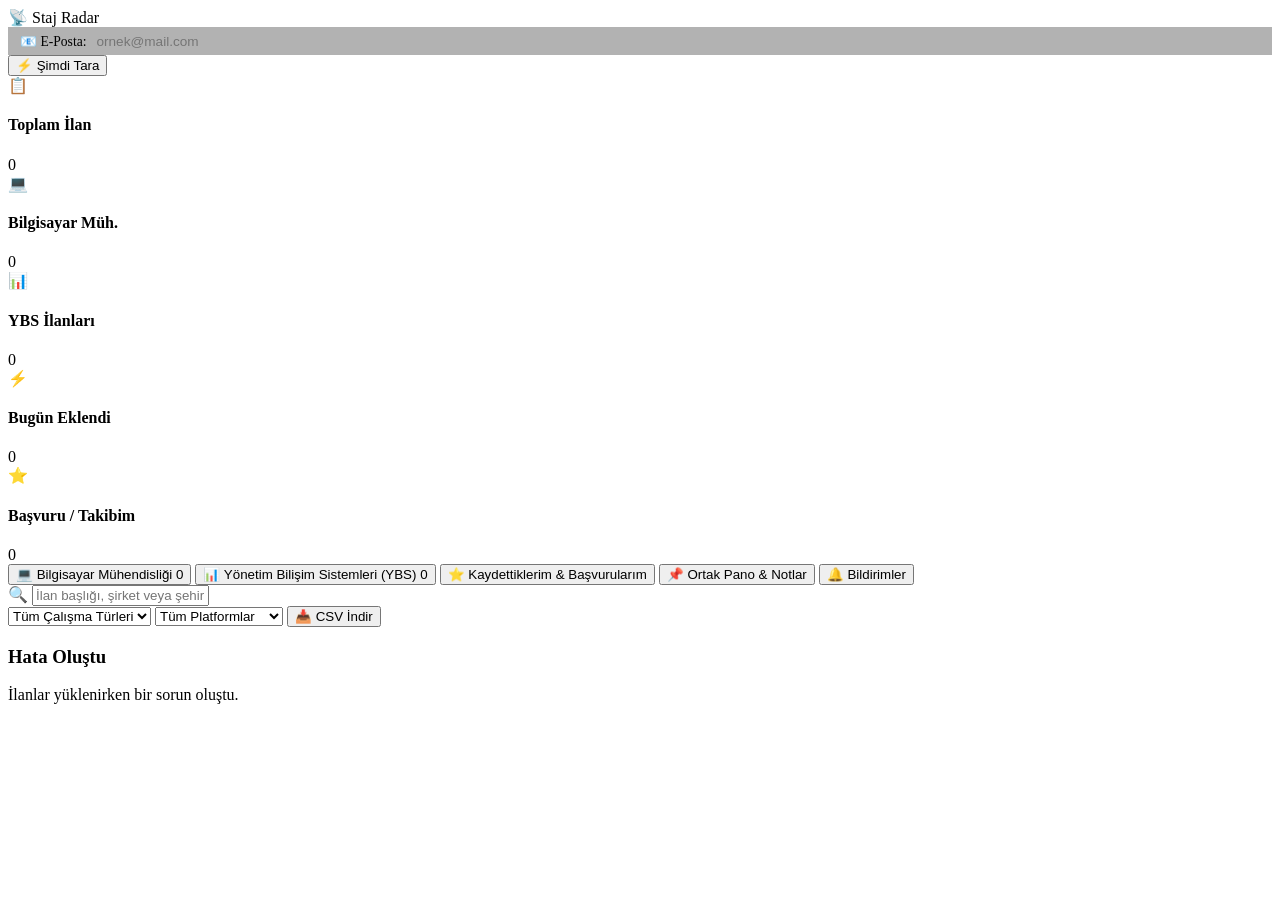
==== index.html @ e137ffd0 "Add files via upload" ====
<!DOCTYPE html>
<html lang="tr">
<head>
    <meta charset="UTF-8">
    <meta name="viewport" content="width=device-width, initial-scale=1.0">
    <title>Staj Radar - Günlük Staj İlanı Takip & Tarama</title>
    <link rel="stylesheet" href="{{ url_for('static', filename='styles.css') }}">
</head>
<body>
    <!-- Header -->
    <header>
        <div class="header-container">
            <div class="logo">
                <span class="logo-icon">📡</span>
                <span>Staj Radar</span>
            </div>
            <div class="nav-right">
                <div style="display: flex; align-items: center; gap: 0.5rem; background: rgba(0,0,0,0.3); padding: 0.35rem 0.75rem; border-radius: var(--radius-md); border: 1px solid var(--border-color);">
                    <span style="font-size: 0.85rem; color: var(--text-muted);">📧 E-Posta:</span>
                    <input type="email" id="user-email" placeholder="ornek@mail.com" onchange="saveEmailAndReload()" style="background: transparent; border: none; color: white; font-size: 0.85rem; outline: none; width: 150px;">
                </div>
                <button id="btn-scan" class="btn btn-primary" onclick="triggerScan()">
                    <span id="scan-spinner" class="spinner" style="display: none;"></span>
                    <span id="scan-text">⚡ Şimdi Tara</span>
                </button>
            </div>
        </div>
    </header>

    <!-- Main Container -->
    <div class="main-container">
        <!-- Top Stats Cards Grid -->
        <div class="stats-grid">
            <div class="stat-card">
                <div class="stat-icon">📋</div>
                <div class="stat-info">
                    <h4>Toplam İlan</h4>
                    <div class="stat-value" id="stat-total">0</div>
                </div>
            </div>
            <div class="stat-card">
                <div class="stat-icon ce">💻</div>
                <div class="stat-info">
                    <h4>Bilgisayar Müh.</h4>
                    <div class="stat-value" id="stat-ce">0</div>
                </div>
            </div>
            <div class="stat-card">
                <div class="stat-icon mis">📊</div>
                <div class="stat-info">
                    <h4>YBS İlanları</h4>
                    <div class="stat-value" id="stat-mis">0</div>
                </div>
            </div>
            <div class="stat-card">
                <div class="stat-icon today">⚡</div>
                <div class="stat-info">
                    <h4>Bugün Eklendi</h4>
                    <div class="stat-value" id="stat-today">0</div>
                </div>
            </div>
            <div class="stat-card">
                <div class="stat-icon saved">⭐</div>
                <div class="stat-info">
                    <h4>Başvuru / Takibim</h4>
                    <div class="stat-value" id="stat-saved-applied">0</div>
                </div>
            </div>
        </div>

        <!-- Navigation Tabs -->
        <div class="tabs-container">
            <div class="nav-tabs">
                <button class="tab-btn active" data-tab="computer_engineering" onclick="switchTab('computer_engineering')">
                    <span>💻 Bilgisayar Mühendisliği</span>
                    <span class="badge-counter" id="badge-ce">0</span>
                </button>
                <button class="tab-btn" data-tab="mis" onclick="switchTab('mis')">
                    <span>📊 Yönetim Bilişim Sistemleri (YBS)</span>
                    <span class="badge-counter" id="badge-mis">0</span>
                </button>
                <button class="tab-btn" data-tab="saved_applied" onclick="switchTab('saved_applied')">
                    <span>⭐ Kaydettiklerim & Başvurularım</span>
                </button>
                <button class="tab-btn" data-tab="notes" onclick="switchTab('notes')">
                    <span>📌 Ortak Pano & Notlar</span>
                </button>
                <button class="tab-btn" data-tab="notifications" onclick="switchTab('notifications')">
                    <span>🔔 Bildirimler</span>
                    <span class="badge-counter alert" id="badge-notifications" style="display: none;">0</span>
                </button>
            </div>
        </div>

        <!-- Filter Bar -->
        <div class="filter-bar" id="filter-bar">
            <div class="search-box">
                <span class="search-icon">🔍</span>
                <input type="text" id="search-input" placeholder="İlan başlığı, şirket veya şehir ara..." oninput="debounceSearch()">
            </div>
            <select class="filter-select" id="filter-work-type" onchange="loadJobs()">
                <option value="">Tüm Çalışma Türleri</option>
                <option value="remote">Uzaktan (Remote)</option>
                <option value="hybrid">Hibrit (Hybrid)</option>
                <option value="office">Ofis (On-site)</option>
            </select>
            <select class="filter-select" id="filter-platform" onchange="loadJobs()">
                <option value="all">Tüm Platformlar</option>
                <option value="Youthall">Youthall</option>
                <option value="GitHub Repos">GitHub Repos</option>
                <option value="Kariyer Hub">Kariyer Hub</option>
                <option value="LinkedIn & Global Jobs">LinkedIn & Global</option>
            </select>
            <button class="btn btn-secondary" onclick="exportCSV()" title="İlanları Excel/CSV olarak indir">
                📥 CSV İndir
            </button>
        </div>

        <!-- Jobs View Grid -->
        <div class="jobs-grid" id="jobs-container">
            <!-- Dynamic Job Cards Rendered Here -->
        </div>

        <!-- Notes / Bulletin Board View -->
        <div id="notes-container" style="display: none;">
            <div style="background: var(--bg-card); border: 1px solid var(--border-color); border-radius: var(--radius-lg); padding: 1.5rem; margin-bottom: 1.5rem; backdrop-filter: blur(12px);">
                <h3 style="font-size: 1.15rem; font-weight: 700; margin-bottom: 0.8rem; display: flex; align-items: center; gap: 0.5rem;">
                    <span>📌 Ortak Not & Duyuru Panosu</span>
                </h3>
                <p style="font-size: 0.88rem; color: var(--text-muted); margin-bottom: 1.2rem;">
                    Sitedeki diğer ziyaretçilerle staj başvuru tüyoları, mülakat tecrübeleri veya ilan duyurularını buradan paylaşabilirsiniz.
                </p>
                <div style="display: flex; gap: 0.8rem; flex-wrap: wrap; margin-bottom: 0.8rem;">
                    <input type="text" id="note-author" placeholder="İsminiz / Rumuz (Örn: Yusuf)" style="width: 220px; padding: 0.65rem 1rem; background: rgba(0,0,0,0.3); border: 1px solid var(--border-color); border-radius: var(--radius-md); color: white; outline: none;">
                    <input type="text" id="note-message" placeholder="Notunuzu veya duyurunuzu yazın..." style="flex: 1; min-width: 260px; padding: 0.65rem 1rem; background: rgba(0,0,0,0.3); border: 1px solid var(--border-color); border-radius: var(--radius-md); color: white; outline: none;">
                    <button class="btn btn-primary" onclick="submitNote()">📌 Paylaş</button>
                </div>
            </div>
            <div id="notes-list">
                <!-- Notes list rendered here -->
            </div>
        </div>

        <!-- Notifications View -->
        <div id="notifications-container" style="display: none;">
            <div style="display: flex; justify-content: space-between; align-items: center; margin-bottom: 1rem;">
                <h3 style="font-size: 1.1rem; font-weight: 700;">Özel Tarama Bildirimleri</h3>
                <button class="btn btn-secondary" onclick="markNotificationsRead()">Tümünü Okundu İşaretle</button>
            </div>
            <div id="notifications-list">
                <!-- Notifications rendered here -->
            </div>
        </div>
    </div>

    <!-- Application Script -->
    <script>
        let currentTab = 'computer_engineering';
        let searchTimeout = null;
        let userEmailStatuses = {};

        function getUserEmail() {
            return (document.getElementById('user-email').value || localStorage.getItem('user_email') || '').trim().toLowerCase();
        }

        function saveEmailAndReload() {
            const emailInput = document.getElementById('user-email').value.trim();
            if (emailInput) {
                localStorage.setItem('user_email', emailInput);
            }
            loadUserStatuses();
        }

        async function loadUserStatuses() {
            const email = getUserEmail();
            if (!email) {
                userEmailStatuses = {};
                loadJobs();
                loadStats();
                return;
            }
            try {
                const res = await fetch(`/api/user/status?email=${encodeURIComponent(email)}`);
                const data = await res.json();
                if (data.success) {
                    userEmailStatuses = data.statuses || {};
                }
            } catch (e) {
                console.error("Kullanıcı durumları yüklenemedi:", e);
            }
            loadJobs();
            loadStats();
        }

        function getUserStatus(jobId) {
            const email = getUserEmail();
            if (email) {
                return userEmailStatuses[jobId] || 'new';
            }
            return localStorage.getItem(`job_status_${jobId}`) || 'new';
        }

        async function setUserStatus(jobId, status) {
            const email = getUserEmail();
            if (!email) {
                const promptEmail = prompt("Kişisel takibinizin tüm cihazlarınızda eşsenkronize saklanması için lütfen E-posta adresinizi giriniz:");
                if (promptEmail && promptEmail.includes('@')) {
                    document.getElementById('user-email').value = promptEmail;
                    localStorage.setItem('user_email', promptEmail);
                    return setUserStatus(jobId, status);
                } else {
                    // Fallback to local storage if no email provided
                    if (status === 'new') localStorage.removeItem(`job_status_${jobId}`);
                    else localStorage.setItem(`job_status_${jobId}`, status);
                    loadJobs();
                    loadStats();
                    return;
                }
            }

            try {
                const res = await fetch('/api/user/status', {
                    method: 'POST',
                    headers: { 'Content-Type': 'application/json' },
                    body: JSON.stringify({ email: email, job_id: jobId, status: status })
                });
                const data = await res.json();
                if (data.success) {
                    userEmailStatuses = data.statuses || {};
                }
            } catch (e) {
                console.error("Durum kaydedilemedi:", e);
            }
            loadJobs();
            loadStats();
        }

        function getLocalNotifications() {
            try {
                return JSON.parse(localStorage.getItem('local_notifications') || '[]');
            } catch (e) {
                return [];
            }
        }

        function addLocalNotification(title, message) {
            const notifs = getLocalNotifications();
            notifs.unshift({
                id: Date.now(),
                title: title,
                message: message,
                is_read: false,
                created_at: new Date().toISOString()
            });
            localStorage.setItem('local_notifications', JSON.stringify(notifs.slice(0, 30)));
        }

        document.addEventListener('DOMContentLoaded', () => {
            const savedEmail = localStorage.getItem('user_email');
            if (savedEmail) {
                document.getElementById('user-email').value = savedEmail;
            }

            loadUserStatuses();
            loadNotifications();

            if (getLocalNotifications().length === 0) {
                addLocalNotification("👋 Staj Radar'a Hoş Geldiniz!", "Tarama yapmak istediğinizde '⚡ Şimdi Tara' butonuna basabilir veya sekmeler arasında gezinebilirsiniz.");
                loadNotifications();
            }

            setInterval(() => {
                loadStats();
                if (currentTab === 'notes') loadNotes();
                else loadNotifications();
            }, 15000);
        });

        function switchTab(tab) {
            currentTab = tab;
            document.querySelectorAll('.tab-btn').forEach(btn => {
                btn.classList.toggle('active', btn.getAttribute('data-tab') === tab);
            });

            const filterBar = document.getElementById('filter-bar');
            const jobsContainer = document.getElementById('jobs-container');
            const notifContainer = document.getElementById('notifications-container');
            const notesContainer = document.getElementById('notes-container');

            if (tab === 'notifications') {
                filterBar.style.display = 'none';
                jobsContainer.style.display = 'none';
                notesContainer.style.display = 'none';
                notifContainer.style.display = 'block';
                loadNotifications();
            } else if (tab === 'notes') {
                filterBar.style.display = 'none';
                jobsContainer.style.display = 'none';
                notifContainer.style.display = 'none';
                notesContainer.style.display = 'block';
                loadNotes();
            } else {
                filterBar.style.display = 'flex';
                jobsContainer.style.display = 'grid';
                notifContainer.style.display = 'none';
                notesContainer.style.display = 'none';
                loadJobs();
            }
        }

        function debounceSearch() {
            clearTimeout(searchTimeout);
            searchTimeout = setTimeout(() => {
                loadJobs();
            }, 300);
        }

        async function loadStats() {
            try {
                const res = await fetch('/api/stats');
                const data = await res.json();
                if (data.success) {
                    const s = data.stats;
                    document.getElementById('stat-total').innerText = s.total_jobs;
                    document.getElementById('stat-ce').innerText = s.ce_jobs;
                    document.getElementById('stat-mis').innerText = s.mis_jobs;
                    document.getElementById('stat-today').innerText = s.today_jobs;

                    // Personal count for current user
                    let personalCount = 0;
                    const email = getUserEmail();
                    if (email) {
                        for (const [jid, st] of Object.entries(userEmailStatuses)) {
                            if (st === 'saved' || st === 'applied') personalCount++;
                        }
                    } else {
                        for (let i = 0; i < localStorage.length; i++) {
                            const key = localStorage.key(i);
                            if (key.startsWith('job_status_')) {
                                const val = localStorage.getItem(key);
                                if (val === 'saved' || val === 'applied') personalCount++;
                            }
                        }
                    }
                    document.getElementById('stat-saved-applied').innerText = personalCount;

                    document.getElementById('badge-ce').innerText = s.ce_jobs;
                    document.getElementById('badge-mis').innerText = s.mis_jobs;

                    const notifs = getLocalNotifications();
                    const unread = notifs.filter(n => !n.is_read).length;
                    const notifBadge = document.getElementById('badge-notifications');
                    if (unread > 0) {
                        notifBadge.innerText = unread;
                        notifBadge.style.display = 'inline-block';
                    } else {
                        notifBadge.style.display = 'none';
                    }
                }
            } catch (err) {
                console.error("Stats yüklenemedi:", err);
            }
        }

        async function loadJobs() {
            const container = document.getElementById('jobs-container');
            container.innerHTML = '<div class="empty-state"><div class="spinner" style="margin: 0 auto 1rem; width: 30px; height: 30px;"></div><p>İlanlar yükleniyor...</p></div>';

            const search = document.getElementById('search-input').value.trim();
            const workType = document.getElementById('filter-work-type').value;
            const platform = document.getElementById('filter-platform').value;

            let url = '/api/jobs?';
            if (currentTab === 'computer_engineering' || currentTab === 'mis') {
                url += `category=${currentTab}&`;
            }

            if (search) url += `search=${encodeURIComponent(search)}&`;
            if (workType) url += `work_type=${workType}&`;
            if (platform && platform !== 'all') url += `platform=${encodeURIComponent(platform)}&`;

            try {
                const res = await fetch(url);
                const data = await res.json();

                if (data.success && data.jobs.length > 0) {
                    let filteredJobs = data.jobs;

                    if (currentTab === 'saved_applied') {
                        filteredJobs = filteredJobs.filter(job => {
                            const st = getUserStatus(job.id);
                            return st === 'saved' || st === 'applied';
                        });
                    } else {
                        filteredJobs = filteredJobs.filter(job => getUserStatus(job.id) !== 'ignored');
                    }

                    if (filteredJobs.length > 0) {
                        container.innerHTML = filteredJobs.map(job => renderJobCard(job)).join('');
                    } else {
                        container.innerHTML = `
                            <div class="empty-state">
                                <div class="empty-icon">🔍</div>
                                <h3>İlan Bulunamadı</h3>
                                <p>Aradığınız kriterlere veya kişisel listenize uygun staj ilanı bulunamadı.</p>
                            </div>
                        `;
                    }
                } else {
                    container.innerHTML = `
                        <div class="empty-state">
                            <div class="empty-icon">🔍</div>
                            <h3>İlan Bulunamadı</h3>
                            <p>Aradığınız kriterlere uygun staj ilanı bulunamadı.</p>
                        </div>
                    `;
                }
            } catch (err) {
                container.innerHTML = '<div class="empty-state"><h3>Hata Oluştu</h3><p>İlanlar yüklenirken bir sorun oluştu.</p></div>';
            }
        }

        function renderJobCard(job) {
            const userStatus = getUserStatus(job.id);
            const isSaved = userStatus === 'saved';
            const isApplied = userStatus === 'applied';
            
            const workTypeLabel = job.work_type === 'remote' ? '🌐 Uzaktan' : (job.work_type === 'hybrid' ? '🏢 Hibrit' : '📍 Ofis');
            const workTypeClass = job.work_type === 'remote' ? 'remote' : (job.work_type === 'hybrid' ? 'hybrid' : '');

            const dateStr = new Date(job.created_at).toLocaleDateString('tr-TR', { day: 'numeric', month: 'short' });

            return `
                <div class="job-card" id="job-card-${job.id}">
                    <div>
                        <div class="job-header">
                            <span class="company-tag">🏢 ${escapeHtml(job.company)}</span>
                            <span class="platform-badge">${escapeHtml(job.platform)}</span>
                        </div>
                        <h3 class="job-title">${escapeHtml(job.title)}</h3>
                        <p class="job-description">${escapeHtml(job.description || '')}</p>
                    </div>

                    <div>
                        <div class="meta-row">
                            <span class="meta-pill ${workTypeClass}">${workTypeLabel}</span>
                            <span class="meta-pill">📍 ${escapeHtml(job.location || 'Türkiye')}</span>
                            <span class="meta-pill">📅 ${dateStr}</span>
                        </div>

                        <div class="job-actions">
                            <div class="action-btn-group">
                                <button class="icon-btn ${isSaved ? 'saved' : ''}" title="Kaydet" onclick="updateStatus(${job.id}, '${isSaved ? 'new' : 'saved'}')">
                                    ${isSaved ? '★' : '☆'}
                                </button>
                                <button class="icon-btn ${isApplied ? 'applied' : ''}" title="Başvurdum" onclick="updateStatus(${job.id}, '${isApplied ? 'new' : 'applied'}')">
                                    ${isApplied ? '✓' : '📝'}
                                </button>
                                <button class="icon-btn" title="Gizle" onclick="updateStatus(${job.id}, 'ignored')">
                                    🗑️
                                </button>
                            </div>
                            <a href="${escapeHtml(job.url)}" target="_blank" class="apply-link">
                                Doğrudan Başvur ↗
                            </a>
                        </div>
                    </div>
                </div>
            `;
        }

        function updateStatus(jobId, newStatus) {
            setUserStatus(jobId, newStatus);
        }

        async function loadNotes() {
            const list = document.getElementById('notes-list');
            try {
                const res = await fetch('/api/notes');
                const data = await res.json();
                if (data.success && data.notes.length > 0) {
                    list.innerHTML = data.notes.map(n => {
                        const time = new Date(n.created_at).toLocaleString('tr-TR', { day: 'numeric', month: 'short', hour: '2-digit', minute: '2-digit' });
                        return `
                            <div class="notification-card">
                                <div>
                                    <div class="notification-title" style="display: flex; align-items: center; gap: 0.5rem;">
                                        <span style="color: var(--primary); font-weight: 700;">👤 ${escapeHtml(n.author)}</span>
                                    </div>
                                    <div class="notification-msg" style="margin-top: 0.4rem; color: var(--text-main); font-size: 0.92rem;">${escapeHtml(n.message)}</div>
                                </div>
                                <div class="notification-time">${time}</div>
                            </div>
                        `;
                    }).join('');
                } else {
                    list.innerHTML = `
                        <div class="notification-card">
                            <div>
                                <div class="notification-title">👤 Kurucu Notu</div>
                                <div class="notification-msg">👋 Hoş geldiniz! İlan tavsiyeleri veya staj tüyolarını buradan paylaşabilirsiniz.</div>
                            </div>
                            <div class="notification-time">Şimdi</div>
                        </div>
                    `;
                }
            } catch (err) {
                console.error("Notlar yüklenemedi:", err);
            }
        }

        async function submitNote() {
            const author = document.getElementById('note-author').value.trim() || getUserEmail() || 'Anonim';
            const message = document.getElementById('note-message').value.trim();

            if (!message) {
                alert("Lütfen bir not mesajı yazın.");
                return;
            }

            try {
                const res = await fetch('/api/notes', {
                    method: 'POST',
                    headers: { 'Content-Type': 'application/json' },
                    body: JSON.stringify({ author: author, message: message })
                });
                const data = await res.json();
                if (data.success) {
                    document.getElementById('note-message').value = '';
                    loadNotes();
                }
            } catch (err) {
                alert("Not gönderilemedi.");
            }
        }

        function loadNotifications() {
            const list = document.getElementById('notifications-list');
            const notifs = getLocalNotifications();

            if (notifs.length === 0) {
                list.innerHTML = '<div class="empty-state"><p>Henüz kişisel bir bildiriminiz bulunmuyor.</p></div>';
                return;
            }

            list.innerHTML = notifs.map(n => {
                const time = new Date(n.created_at).toLocaleTimeString('tr-TR', { hour: '2-digit', minute: '2-digit' });
                return `
                    <div class="notification-card ${n.is_read ? '' : 'unread'}">
                        <div>
                            <div class="notification-title">${escapeHtml(n.title)}</div>
                            <div class="notification-msg">${escapeHtml(n.message)}</div>
                        </div>
                        <div class="notification-time">${time}</div>
                    </div>
                `;
            }).join('');
        }

        function markNotificationsRead() {
            const notifs = getLocalNotifications();
            notifs.forEach(n => n.is_read = true);
            localStorage.setItem('local_notifications', JSON.stringify(notifs));
            loadNotifications();
            loadStats();
        }

        async function triggerScan() {
            const btnText = document.getElementById('scan-text');
            const spinner = document.getElementById('scan-spinner');
            const btn = document.getElementById('btn-scan');

            btnText.innerText = "Taranıyor...";
            spinner.style.display = "inline-block";
            btn.disabled = true;

            try {
                const res = await fetch('/api/scan', { method: 'POST' });
                const data = await res.json();

                btnText.innerText = "⚡ Şimdi Tara";
                spinner.style.display = "none";
                btn.disabled = false;

                if (data.success) {
                    if (data.new_jobs_added > 0) {
                        addLocalNotification("🎯 Taramanız Tamamlandı!", `${data.new_jobs_added} adet yeni staj ilanı listenize eklendi.`);
                    } else {
                        addLocalNotification("🔍 Taramanız Tamamlandı", `Tüm platformlar tarandı (${data.total_found} ilan kontrol edildi). Yeni ilan eklenmedi.`);
                    }
                }

                loadStats();
                loadJobs();
                loadNotifications();
            } catch (err) {
                btnText.innerText = "⚡ Şimdi Tara";
                spinner.style.display = "none";
                btn.disabled = false;
                alert("Tarama gerçekleştirilirken bir sorun oluştu.");
            }
        }

        function exportCSV() {
            const search = document.getElementById('search-input').value.trim();
            const workType = document.getElementById('filter-work-type').value;

            let url = `/api/jobs/export?format=csv&category=${currentTab}&`;
            if (search) url += `search=${encodeURIComponent(search)}&`;
            if (workType) url += `work_type=${workType}&`;

            window.open(url, '_blank');
        }

        function escapeHtml(str) {
            if (!str) return '';
            return str.replace(/&/g, "&amp;").replace(/</g, "&lt;").replace(/>/g, "&gt;").replace(/"/g, "&quot;").replace(/'/g, "&#039;");
        }
    </script>
</body>
</html>
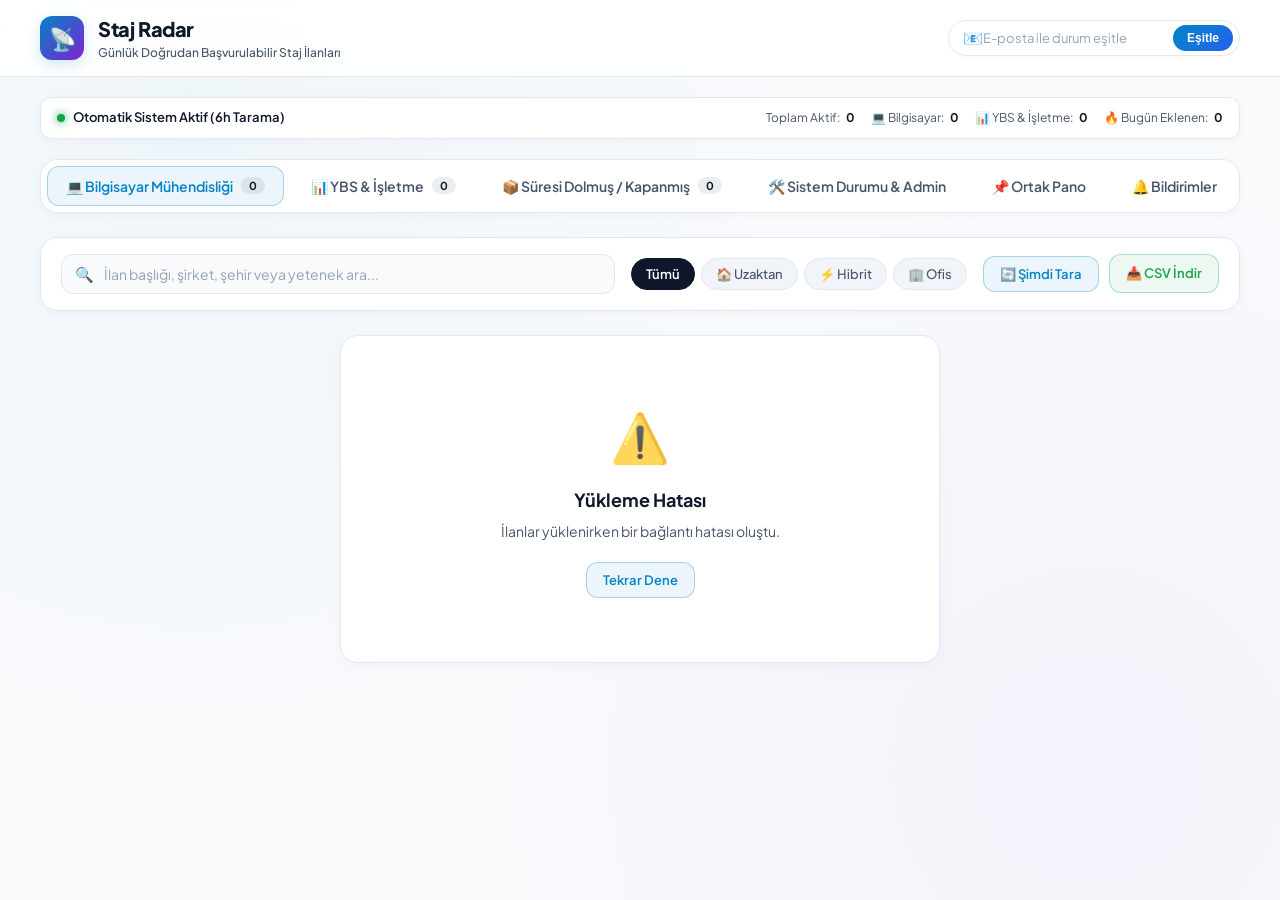
==== commit bf7fe214: "Add files via upload" ====
--- a/index.html
+++ b/index.html
@@ -3,618 +3,1630 @@
 <head>
     <meta charset="UTF-8">
     <meta name="viewport" content="width=device-width, initial-scale=1.0">
-    <title>Staj Radar - Günlük Staj İlanı Takip & Tarama</title>
-    <link rel="stylesheet" href="{{ url_for('static', filename='styles.css') }}">
+    <title>Staj Radar | Canlı Yazılım, Bilgisayar Mühendisliği & YBS Staj İlanları</title>
+    <meta name="description" content="Bilgisayar Mühendisliği ve Yönetim Bilişim Sistemleri (YBS / İşletme) öğrencileri için 6 saatte bir güncellenen doğrudan başvurulabilir yazılım ve IT staj ilanları platformu.">
+    <meta name="keywords" content="staj ilanları, bilgisayar mühendisliği stajı, ybs staj ilanları, yazılım stajı, backend staj, frontend staj, veri analitiği stajı, staj radar">
+    <meta name="robots" content="index, follow">
+    <link rel="icon" type="image/png" href="/static/logo.png">
+    <link rel="apple-touch-icon" href="/static/logo.png">
+
+    <!-- Open Graph / Social Media Sharing -->
+    <meta property="og:type" content="website">
+    <meta property="og:title" content="Staj Radar | Güncel Yazılım & YBS Staj İlanları">
+    <meta property="og:description" content="6 saatte bir otomatik güncellenen doğrudan başvurulabilir Bilgisayar Mühendisliği ve YBS staj fırsatları.">
+    <meta property="og:image" content="/static/logo.png">
+
+    <!-- Twitter Card -->
+    <meta name="twitter:card" content="summary_large_image">
+    <meta name="twitter:title" content="Staj Radar | Güncel Yazılım & YBS Staj İlanları">
+    <meta name="twitter:description" content="Bilgisayar Mühendisliği ve YBS öğrencileri için güncel ve doğrulanmış staj fırsatları.">
+    <meta name="twitter:image" content="/static/logo.png">
+    
+    <!-- Typography & Icons -->
+    <link rel="preconnect" href="https://fonts.googleapis.com">
+    <link rel="preconnect" href="https://fonts.gstatic.com" crossorigin>
+    <link href="https://fonts.googleapis.com/css2?family=Plus+Jakarta+Sans:wght@400;500;600;700;800&display=swap" rel="stylesheet">
+    
+    <style>
+        :root {
+            --bg-body: #f8fafc;
+            --bg-card: #ffffff;
+            --bg-card-hover: #ffffff;
+            --bg-glass: rgba(255, 255, 255, 0.9);
+            --border-subtle: #e2e8f0;
+            --border-hover: #cbd5e1;
+            
+            --text-main: #0f172a;
+            --text-muted: #475569;
+            --text-subtle: #64748b;
+
+            --ce-accent: #0284c7;
+            --ce-glow: rgba(2, 132, 199, 0.08);
+            --ce-border: rgba(2, 132, 199, 0.25);
+
+            --mis-accent: #7e22ce;
+            --mis-glow: rgba(126, 34, 206, 0.08);
+            --mis-border: rgba(126, 34, 206, 0.25);
+
+            --success: #16a34a;
+            --success-glow: rgba(22, 163, 74, 0.08);
+            
+            --warning: #d97706;
+            --warning-glow: rgba(217, 119, 6, 0.08);
+
+            --danger: #e11d48;
+            --danger-glow: rgba(225, 29, 72, 0.08);
+
+            --radius-sm: 8px;
+            --radius-md: 12px;
+            --radius-lg: 18px;
+            --radius-full: 9999px;
+
+            --font-family: 'Plus Jakarta Sans', -apple-system, BlinkMacSystemFont, sans-serif;
+            --shadow-card: 0 4px 16px -2px rgba(15, 23, 42, 0.05), 0 2px 6px -1px rgba(15, 23, 42, 0.03);
+            --transition: all 0.25s cubic-bezier(0.16, 1, 0.3, 1);
+        }
+
+        * {
+            box-sizing: border-box;
+            margin: 0;
+            padding: 0;
+        }
+
+        body {
+            font-family: var(--font-family);
+            background-color: var(--bg-body);
+            color: var(--text-main);
+            min-height: 100vh;
+            background-image: 
+                radial-gradient(circle at 15% 15%, rgba(2, 132, 199, 0.04) 0%, transparent 45%),
+                radial-gradient(circle at 85% 85%, rgba(126, 34, 206, 0.04) 0%, transparent 45%);
+            background-attachment: fixed;
+            line-height: 1.5;
+            padding-bottom: 60px;
+            -webkit-font-smoothing: antialiased;
+        }
+
+        .container {
+            max-width: 1240px;
+            margin: 0 auto;
+            padding: 0 20px;
+        }
+
+        /* Glass Header */
+        header {
+            background: var(--bg-glass);
+            backdrop-filter: blur(16px);
+            -webkit-backdrop-filter: blur(16px);
+            position: sticky;
+            top: 0;
+            z-index: 100;
+            border-bottom: 1px solid var(--border-subtle);
+            padding: 14px 0;
+        }
+
+        .header-inner {
+            display: flex;
+            justify-content: space-between;
+            align-items: center;
+            gap: 16px;
+            flex-wrap: wrap;
+        }
+
+        .brand {
+            display: flex;
+            align-items: center;
+            gap: 14px;
+            text-decoration: none;
+            color: inherit;
+        }
+
+        .brand-logo-img {
+            height: 44px;
+            max-width: 180px;
+            object-fit: contain;
+            border-radius: var(--radius-md);
+            background: #ffffff;
+            padding: 4px 10px;
+            box-shadow: 0 2px 8px rgba(15, 23, 42, 0.08);
+            border: 1px solid var(--border-subtle);
+        }
+
+        .brand-logo-icon {
+            width: 44px;
+            height: 44px;
+            background: linear-gradient(135deg, var(--ce-accent), var(--mis-accent));
+            border-radius: var(--radius-md);
+            display: flex;
+            align-items: center;
+            justify-content: center;
+            font-size: 22px;
+            box-shadow: 0 4px 14px rgba(2, 132, 199, 0.2);
+            color: #ffffff;
+        }
+
+        .brand-title {
+            display: flex;
+            flex-direction: column;
+        }
+
+        .brand-title h1 {
+            font-size: 20px;
+            font-weight: 800;
+            letter-spacing: -0.02em;
+            color: #0f172a;
+        }
+
+        .brand-title p {
+            font-size: 12px;
+            color: #475569;
+            font-weight: 500;
+        }
+
+        /* Header Right Controls */
+        .header-actions {
+            display: flex;
+            align-items: center;
+            gap: 12px;
+            flex-wrap: wrap;
+        }
+
+        .sync-email-box {
+            display: flex;
+            align-items: center;
+            background: #ffffff;
+            border: 1px solid var(--border-subtle);
+            border-radius: var(--radius-full);
+            padding: 4px 6px 4px 14px;
+            transition: var(--transition);
+            box-shadow: 0 1px 4px rgba(15, 23, 42, 0.03);
+        }
+
+        .sync-email-box:focus-within {
+            border-color: var(--ce-accent);
+            background: #ffffff;
+            box-shadow: 0 0 0 3px var(--ce-glow);
+        }
+
+        .sync-email-box input {
+            background: transparent;
+            border: none;
+            color: #0f172a;
+            font-family: inherit;
+            font-size: 13px;
+            outline: none;
+            width: 190px;
+        }
+
+        .sync-email-box input::placeholder {
+            color: #94a3b8;
+        }
+
+        .btn-sync {
+            background: linear-gradient(135deg, #0284c7, #2563eb);
+            border: none;
+            color: #ffffff;
+            padding: 6px 14px;
+            border-radius: var(--radius-full);
+            font-size: 12px;
+            font-weight: 700;
+            cursor: pointer;
+            transition: var(--transition);
+        }
+
+        .btn-sync:hover {
+            opacity: 0.92;
+            transform: scale(1.02);
+        }
+
+        /* System Status Bar */
+        .system-ticker {
+            margin-top: 20px;
+            display: flex;
+            align-items: center;
+            justify-content: space-between;
+            background: #ffffff;
+            border: 1px solid var(--border-subtle);
+            border-radius: var(--radius-md);
+            padding: 10px 16px;
+            font-size: 13px;
+            color: #475569;
+            box-shadow: 0 2px 8px rgba(15, 23, 42, 0.03);
+            flex-wrap: wrap;
+            gap: 12px;
+        }
+
+        .status-indicator {
+            display: inline-flex;
+            align-items: center;
+            gap: 8px;
+            font-weight: 600;
+            color: #0f172a;
+        }
+
+        .pulse-dot {
+            width: 8px;
+            height: 8px;
+            background-color: var(--success);
+            border-radius: 50%;
+            box-shadow: 0 0 10px var(--success);
+            animation: pulse 2s infinite;
+        }
+
+        @keyframes pulse {
+            0% { transform: scale(0.95); box-shadow: 0 0 0 0 rgba(22, 163, 74, 0.7); }
+            70% { transform: scale(1); box-shadow: 0 0 0 8px rgba(22, 163, 74, 0); }
+            100% { transform: scale(0.95); box-shadow: 0 0 0 0 rgba(22, 163, 74, 0); }
+        }
+
+        .quick-metrics {
+            display: flex;
+            gap: 16px;
+            align-items: center;
+            flex-wrap: wrap;
+        }
+
+        .metric-pill {
+            display: inline-flex;
+            align-items: center;
+            gap: 6px;
+            font-size: 12px;
+        }
+
+        .metric-pill strong {
+            color: #0f172a;
+            font-weight: 700;
+        }
+
+        /* Navigation Segmented Tabs */
+        .nav-wrapper {
+            margin: 20px 0 24px 0;
+        }
+
+        .nav-tabs {
+            display: flex;
+            gap: 8px;
+            background: #ffffff;
+            border: 1px solid var(--border-subtle);
+            padding: 6px;
+            border-radius: var(--radius-lg);
+            box-shadow: 0 2px 8px rgba(15, 23, 42, 0.03);
+            overflow-x: auto;
+            scrollbar-width: none;
+        }
+
+        .nav-tabs::-webkit-scrollbar {
+            display: none;
+        }
+
+        .tab-btn {
+            background: transparent;
+            border: 1px solid transparent;
+            color: #475569;
+            padding: 10px 18px;
+            border-radius: var(--radius-md);
+            font-size: 14px;
+            font-weight: 600;
+            cursor: pointer;
+            display: flex;
+            align-items: center;
+            gap: 8px;
+            transition: var(--transition);
+            white-space: nowrap;
+            font-family: inherit;
+        }
+
+        .tab-btn:hover {
+            color: #0f172a;
+            background: #f1f5f9;
+        }
+
+        .tab-btn.active-ce {
+            background: rgba(2, 132, 199, 0.08);
+            border-color: rgba(2, 132, 199, 0.3);
+            color: #0284c7;
+        }
+
+        .tab-btn.active-mis {
+            background: rgba(126, 34, 206, 0.08);
+            border-color: rgba(126, 34, 206, 0.3);
+            color: #7e22ce;
+        }
+
+        .tab-btn.active-expired {
+            background: rgba(225, 29, 72, 0.08);
+            border-color: rgba(225, 29, 72, 0.3);
+            color: #e11d48;
+        }
+
+        .tab-btn.active-notes {
+            background: rgba(217, 119, 6, 0.08);
+            border-color: rgba(217, 119, 6, 0.3);
+            color: #d97706;
+        }
+
+        .tab-btn.active-notifications {
+            background: rgba(22, 163, 74, 0.08);
+            border-color: rgba(22, 163, 74, 0.3);
+            color: #16a34a;
+        }
+
+        .tab-btn.active-admin {
+            background: rgba(2, 132, 199, 0.08);
+            border-color: rgba(2, 132, 199, 0.3);
+            color: #0284c7;
+        }
+
+        .tab-badge {
+            font-size: 11px;
+            padding: 2px 8px;
+            border-radius: var(--radius-full);
+            background: rgba(15, 23, 42, 0.08);
+            color: #0f172a;
+            font-weight: 700;
+        }
+
+        /* Controls / Filter Toolbar */
+        .toolbar {
+            background: #ffffff;
+            border: 1px solid var(--border-subtle);
+            border-radius: var(--radius-lg);
+            padding: 16px 20px;
+            margin-bottom: 24px;
+            display: flex;
+            justify-content: space-between;
+            align-items: center;
+            gap: 16px;
+            box-shadow: 0 2px 8px rgba(15, 23, 42, 0.03);
+            flex-wrap: wrap;
+        }
+
+        .search-container {
+            position: relative;
+            flex: 1;
+            min-width: 260px;
+        }
+
+        .search-container input {
+            width: 100%;
+            background: #f8fafc;
+            border: 1px solid var(--border-subtle);
+            color: #0f172a;
+            padding: 10px 16px 10px 42px;
+            border-radius: var(--radius-md);
+            font-size: 14px;
+            font-family: inherit;
+            outline: none;
+            transition: var(--transition);
+        }
+
+        .search-container input:focus {
+            border-color: #0284c7;
+            background: #ffffff;
+            box-shadow: 0 0 0 3px rgba(2, 132, 199, 0.15);
+        }
+
+        .search-container input::placeholder {
+            color: #94a3b8;
+        }
+
+        .search-icon {
+            position: absolute;
+            left: 14px;
+            top: 50%;
+            transform: translateY(-50%);
+            font-size: 15px;
+            color: #94a3b8;
+            pointer-events: none;
+        }
+
+        .filter-group {
+            display: flex;
+            gap: 6px;
+            align-items: center;
+            flex-wrap: wrap;
+        }
+
+        .filter-chip {
+            background: #f1f5f9;
+            border: 1px solid var(--border-subtle);
+            color: #475569;
+            padding: 7px 14px;
+            border-radius: var(--radius-full);
+            font-size: 13px;
+            font-weight: 500;
+            cursor: pointer;
+            transition: var(--transition);
+            font-family: inherit;
+        }
+
+        .filter-chip:hover {
+            color: #0f172a;
+            border-color: #cbd5e1;
+        }
+
+        .filter-chip.active {
+            background: #0f172a;
+            color: #ffffff;
+            border-color: #0f172a;
+            font-weight: 600;
+        }
+
+        .toolbar-actions {
+            display: flex;
+            gap: 10px;
+            align-items: center;
+        }
+
+        .btn-action {
+            display: inline-flex;
+            align-items: center;
+            gap: 6px;
+            padding: 9px 16px;
+            border-radius: var(--radius-md);
+            font-size: 13px;
+            font-weight: 600;
+            cursor: pointer;
+            text-decoration: none;
+            transition: var(--transition);
+            font-family: inherit;
+            border: 1px solid transparent;
+        }
+
+        .btn-scan {
+            background: rgba(2, 132, 199, 0.08);
+            border-color: rgba(2, 132, 199, 0.3);
+            color: #0284c7;
+        }
+
+        .btn-scan:hover {
+            background: #0284c7;
+            color: #ffffff;
+            font-weight: 700;
+        }
+
+        .btn-export {
+            background: rgba(22, 163, 74, 0.08);
+            border-color: rgba(22, 163, 74, 0.3);
+            color: #16a34a;
+        }
+
+        .btn-export:hover {
+            background: #16a34a;
+            color: #ffffff;
+            font-weight: 700;
+        }
+
+        /* Job Card Grid */
+        .jobs-grid {
+            display: grid;
+            grid-template-columns: repeat(auto-fill, minmax(360px, 1fr));
+            gap: 20px;
+        }
+
+        .job-card {
+            background: #ffffff;
+            border: 1px solid var(--border-subtle);
+            border-radius: var(--radius-lg);
+            padding: 22px;
+            display: flex;
+            flex-direction: column;
+            justify-content: space-between;
+            transition: var(--transition);
+            position: relative;
+            overflow: hidden;
+            box-shadow: 0 4px 16px -2px rgba(15, 23, 42, 0.05), 0 2px 6px -1px rgba(15, 23, 42, 0.03);
+        }
+
+        .job-card:hover {
+            transform: translateY(-4px);
+            background: #ffffff;
+            border-color: #cbd5e1;
+            box-shadow: 0 12px 32px -6px rgba(15, 23, 42, 0.1);
+        }
+
+        .job-card-indicator {
+            position: absolute;
+            top: 0;
+            left: 0;
+            right: 0;
+            height: 3px;
+        }
+
+        .job-card.ce .job-card-indicator {
+            background: linear-gradient(90deg, #0284c7, #0369a1);
+        }
+
+        .job-card.mis .job-card-indicator {
+            background: linear-gradient(90deg, #7e22ce, #6b21a8);
+        }
+
+        .job-card.expired .job-card-indicator {
+            background: linear-gradient(90deg, #e11d48, #be123c);
+        }
+
+        .card-top {
+            display: flex;
+            justify-content: space-between;
+            align-items: flex-start;
+            gap: 12px;
+            margin-bottom: 10px;
+        }
+
+        .company-name {
+            font-size: 13px;
+            color: #64748b;
+            font-weight: 600;
+            letter-spacing: 0.01em;
+            text-transform: uppercase;
+        }
+
+        .platform-badge {
+            font-size: 11px;
+            padding: 3px 9px;
+            border-radius: var(--radius-full);
+            font-weight: 700;
+            background: #f1f5f9;
+            border: 1px solid #e2e8f0;
+            color: #475569;
+            white-space: nowrap;
+        }
+
+        .badge-new-scan {
+            font-size: 11px;
+            font-weight: 800;
+            padding: 3px 9px;
+            border-radius: var(--radius-full);
+            background: linear-gradient(135deg, #16a34a, #15803d);
+            color: #ffffff;
+            box-shadow: 0 0 12px rgba(22, 163, 74, 0.35);
+            display: inline-flex;
+            align-items: center;
+            gap: 4px;
+            letter-spacing: 0.02em;
+            animation: pulse-badge 2s infinite;
+            white-space: nowrap;
+        }
+
+        @keyframes pulse-badge {
+            0% { box-shadow: 0 0 0 0 rgba(22, 163, 74, 0.6); }
+            70% { box-shadow: 0 0 0 6px rgba(22, 163, 74, 0); }
+            100% { box-shadow: 0 0 0 0 rgba(22, 163, 74, 0); }
+        }
+
+        .job-title {
+            font-size: 18px;
+            font-weight: 700;
+            color: #0f172a;
+            line-height: 1.35;
+            margin-bottom: 12px;
+            letter-spacing: -0.01em;
+        }
+
+        .meta-pills {
+            display: flex;
+            gap: 8px;
+            flex-wrap: wrap;
+            margin-bottom: 14px;
+        }
+
+        .meta-pill {
+            display: inline-flex;
+            align-items: center;
+            gap: 5px;
+            font-size: 12px;
+            color: #475569;
+            background: #f8fafc;
+            padding: 4px 10px;
+            border-radius: var(--radius-sm);
+            border: 1px solid #e2e8f0;
+        }
+
+        .skills-tags {
+            display: flex;
+            gap: 6px;
+            flex-wrap: wrap;
+            margin-bottom: 16px;
+        }
+
+        .skill-tag {
+            font-size: 11px;
+            font-weight: 600;
+            color: #0284c7;
+            background: rgba(2, 132, 199, 0.08);
+            padding: 2px 8px;
+            border-radius: 4px;
+        }
+
+        .skill-tag.mis-tag {
+            color: #7e22ce;
+            background: rgba(126, 34, 206, 0.08);
+        }
+
+        .job-desc {
+            font-size: 13px;
+            color: #334155;
+            line-height: 1.55;
+            margin-bottom: 20px;
+            display: -webkit-box;
+            -webkit-line-clamp: 3;
+            -webkit-box-orient: vertical;
+            overflow: hidden;
+        }
+
+        .card-footer {
+            display: flex;
+            justify-content: space-between;
+            align-items: center;
+            gap: 12px;
+            border-top: 1px solid var(--border-subtle);
+            padding-top: 16px;
+        }
+
+        .deadline-badge {
+            font-size: 12px;
+            font-weight: 600;
+            display: inline-flex;
+            align-items: center;
+            gap: 5px;
+            color: #64748b;
+        }
+
+        .deadline-badge.urgent {
+            color: #e11d48;
+        }
+
+        .btn-apply {
+            background: linear-gradient(135deg, #0284c7, #2563eb);
+            color: #ffffff;
+            text-decoration: none;
+            padding: 9px 18px;
+            border-radius: var(--radius-md);
+            font-size: 13px;
+            font-weight: 700;
+            display: inline-flex;
+            align-items: center;
+            gap: 6px;
+            transition: var(--transition);
+            box-shadow: 0 4px 12px rgba(2, 132, 199, 0.25);
+        }
+
+        .btn-apply:hover {
+            transform: scale(1.03);
+            box-shadow: 0 6px 18px rgba(2, 132, 199, 0.35);
+        }
+
+        .user-toggles {
+            display: flex;
+            gap: 6px;
+        }
+
+        .btn-icon-toggle {
+            background: #f8fafc;
+            border: 1px solid #e2e8f0;
+            color: #64748b;
+            width: 36px;
+            height: 36px;
+            border-radius: var(--radius-md);
+            display: flex;
+            align-items: center;
+            justify-content: center;
+            cursor: pointer;
+            font-size: 14px;
+            transition: var(--transition);
+        }
+
+        .btn-icon-toggle:hover {
+            color: #0f172a;
+            background: #e2e8f0;
+        }
+
+        .btn-icon-toggle.saved {
+            background: rgba(217, 119, 6, 0.1);
+            border-color: rgba(217, 119, 6, 0.3);
+            color: #d97706;
+        }
+
+        .btn-icon-toggle.applied {
+            background: rgba(22, 163, 74, 0.1);
+            border-color: rgba(22, 163, 74, 0.3);
+            color: #16a34a;
+        }
+
+        /* Skeleton Loading Cards */
+        .skeleton-card {
+            background: #ffffff;
+            border: 1px solid #e2e8f0;
+            border-radius: var(--radius-lg);
+            padding: 22px;
+            display: flex;
+            flex-direction: column;
+            gap: 16px;
+        }
+
+        .skeleton-line {
+            height: 14px;
+            background: linear-gradient(90deg, rgba(0,0,0,0.03) 25%, rgba(0,0,0,0.08) 50%, rgba(0,0,0,0.03) 75%);
+            background-size: 200% 100%;
+            animation: skeleton-loading 1.5s infinite;
+            border-radius: 4px;
+        }
+
+        @keyframes skeleton-loading {
+            0% { background-position: 200% 0; }
+            100% { background-position: -200% 0; }
+        }
+
+        /* Empty & Error States */
+        .state-container {
+            text-align: center;
+            padding: 64px 20px;
+            background: #ffffff;
+            border: 1px solid #e2e8f0;
+            border-radius: var(--radius-lg);
+            color: #475569;
+            max-width: 600px;
+            margin: 20px auto;
+            box-shadow: 0 4px 16px -2px rgba(15, 23, 42, 0.04);
+        }
+
+        .state-icon {
+            font-size: 48px;
+            margin-bottom: 14px;
+            opacity: 0.8;
+        }
+
+        .state-title {
+            font-size: 18px;
+            font-weight: 700;
+            color: #0f172a;
+            margin-bottom: 8px;
+        }
+
+        .state-desc {
+            font-size: 14px;
+            color: #475569;
+            margin-bottom: 20px;
+        }
+
+        /* Admin Dashboard */
+        .admin-dashboard {
+            display: flex;
+            flex-direction: column;
+            gap: 24px;
+        }
+
+        .metrics-grid {
+            display: grid;
+            grid-template-columns: repeat(auto-fill, minmax(220px, 1fr));
+            gap: 16px;
+        }
+
+        .metric-card {
+            background: #ffffff;
+            border: 1px solid #e2e8f0;
+            border-radius: var(--radius-md);
+            padding: 18px;
+            display: flex;
+            flex-direction: column;
+            gap: 6px;
+            box-shadow: 0 2px 8px rgba(15, 23, 42, 0.03);
+        }
+
+        .metric-label {
+            font-size: 12px;
+            color: #64748b;
+            font-weight: 600;
+        }
+
+        .metric-value {
+            font-size: 22px;
+            font-weight: 800;
+            color: #0f172a;
+        }
+
+        .scan-logs-wrapper {
+            background: #ffffff;
+            border: 1px solid #e2e8f0;
+            border-radius: var(--radius-lg);
+            padding: 20px;
+            overflow-x: auto;
+            box-shadow: 0 2px 8px rgba(15, 23, 42, 0.03);
+        }
+
+        .scan-table {
+            width: 100%;
+            border-collapse: collapse;
+            font-size: 13px;
+            text-align: left;
+        }
+
+        .scan-table th, .scan-table td {
+            padding: 12px 14px;
+            border-bottom: 1px solid #e2e8f0;
+        }
+
+        .scan-table th {
+            color: #475569;
+            font-weight: 600;
+            background: #f8fafc;
+        }
+
+        .scan-table td {
+            color: #334155;
+            border-bottom: 1px solid #f1f5f9;
+        }
+
+        .status-badge {
+            font-size: 11px;
+            padding: 3px 8px;
+            border-radius: 6px;
+            font-weight: 700;
+            display: inline-block;
+        }
+
+        .status-badge.completed {
+            background: rgba(22, 163, 74, 0.1);
+            color: #16a34a;
+        }
+
+        .status-badge.running {
+            background: rgba(2, 132, 199, 0.1);
+            color: #0284c7;
+        }
+
+        .status-badge.failed {
+            background: rgba(225, 29, 72, 0.1);
+            color: #e11d48;
+        }
+
+        /* Notes & Notifications */
+        .panel-box {
+            background: #ffffff;
+            border: 1px solid #e2e8f0;
+            border-radius: var(--radius-lg);
+            padding: 24px;
+            box-shadow: 0 2px 8px rgba(15, 23, 42, 0.03);
+        }
+
+        .note-form {
+            display: flex;
+            flex-direction: column;
+            gap: 12px;
+            margin-bottom: 24px;
+            background: #f8fafc;
+            padding: 18px;
+            border-radius: var(--radius-md);
+            border: 1px solid #e2e8f0;
+        }
+
+        .note-form input, .note-form textarea {
+            background: #ffffff;
+            border: 1px solid #cbd5e1;
+            color: #0f172a;
+            padding: 12px;
+            border-radius: var(--radius-sm);
+            font-family: inherit;
+            font-size: 13px;
+            outline: none;
+        }
+
+        .note-form button {
+            align-self: flex-end;
+            background: #d97706;
+            color: #ffffff;
+            font-weight: 700;
+            border: none;
+            padding: 10px 22px;
+            border-radius: var(--radius-md);
+            cursor: pointer;
+            font-family: inherit;
+        }
+
+        .note-card {
+            background: #f8fafc;
+            border: 1px solid #e2e8f0;
+            border-radius: var(--radius-md);
+            padding: 16px;
+            margin-bottom: 12px;
+        }
+
+        .notification-card {
+            background: #ffffff;
+            border: 1px solid #e2e8f0;
+            border-radius: var(--radius-md);
+            padding: 16px;
+            display: flex;
+            gap: 14px;
+            align-items: flex-start;
+            margin-bottom: 12px;
+        }
+
+        /* Responsive Breakpoints */
+        @media (max-width: 768px) {
+            .header-inner {
+                flex-direction: column;
+                align-items: stretch;
+            }
+
+            .sync-email-box {
+                width: 100%;
+            }
+
+            .sync-email-box input {
+                flex: 1;
+                width: auto;
+            }
+
+            .jobs-grid {
+                grid-template-columns: 1fr;
+            }
+
+            .toolbar {
+                flex-direction: column;
+                align-items: stretch;
+            }
+
+            .search-container {
+                width: 100%;
+            }
+
+            .filter-group {
+                justify-content: flex-start;
+                overflow-x: auto;
+                padding-bottom: 4px;
+            }
+        }
+    </style>
 </head>
 <body>
-    <!-- Header -->
+
+    <!-- Glass Header -->
     <header>
-        <div class="header-container">
-            <div class="logo">
-                <span class="logo-icon">📡</span>
-                <span>Staj Radar</span>
+        <div class="container header-inner">
+            <a href="#" class="brand" onclick="switchCategory('computer_engineering')">
+                <img src="/static/logo.png" alt="Staj Radar Logo" class="brand-logo-img" id="custom-logo-img" onerror="this.style.display='none'; document.getElementById('default-logo-icon').style.display='flex';" onload="document.getElementById('default-logo-icon').style.display='none';">
+                <div class="brand-logo-icon" id="default-logo-icon" style="display:none;">📡</div>
+                <div class="brand-title">
+                    <h1>Staj Radar</h1>
+                    <p>Günlük Doğrudan Başvurulabilir Staj İlanları</p>
+                </div>
+            </a>
+
+            <div class="header-actions">
+                <div class="sync-email-box">
+                    <span>📧</span>
+                    <input type="email" id="userEmail" placeholder="E-posta ile durum eşitle">
+                    <button class="btn-sync" onclick="saveUserEmail()">Eşitle</button>
+                </div>
             </div>
-            <div class="nav-right">
-                <div style="display: flex; align-items: center; gap: 0.5rem; background: rgba(0,0,0,0.3); padding: 0.35rem 0.75rem; border-radius: var(--radius-md); border: 1px solid var(--border-color);">
-                    <span style="font-size: 0.85rem; color: var(--text-muted);">📧 E-Posta:</span>
-                    <input type="email" id="user-email" placeholder="ornek@mail.com" onchange="saveEmailAndReload()" style="background: transparent; border: none; color: white; font-size: 0.85rem; outline: none; width: 150px;">
-                </div>
-                <button id="btn-scan" class="btn btn-primary" onclick="triggerScan()">
-                    <span id="scan-spinner" class="spinner" style="display: none;"></span>
-                    <span id="scan-text">⚡ Şimdi Tara</span>
+        </div>
+    </header>
+
+    <div class="container">
+        <!-- Live System Ticker Bar -->
+        <div class="system-ticker">
+            <div class="status-indicator">
+                <span class="pulse-dot"></span>
+                <span>Otomatik Sistem Aktif (6h Tarama)</span>
+            </div>
+            <div class="quick-metrics">
+                <span class="metric-pill">Toplam Aktif: <strong id="stat-total">0</strong></span>
+                <span class="metric-pill">💻 Bilgisayar: <strong id="stat-ce">0</strong></span>
+                <span class="metric-pill">📊 YBS & İşletme: <strong id="stat-mis">0</strong></span>
+                <span class="metric-pill">🔥 Bugün Eklenen: <strong id="stat-today">0</strong></span>
+            </div>
+        </div>
+
+        <!-- Navigation Tabs -->
+        <div class="nav-wrapper">
+            <div class="nav-tabs">
+                <button class="tab-btn active-ce" id="tab-ce" onclick="switchCategory('computer_engineering')">
+                    💻 Bilgisayar Mühendisliği <span class="tab-badge" id="ce-count">0</span>
+                </button>
+                <button class="tab-btn" id="tab-mis" onclick="switchCategory('mis')">
+                    📊 YBS & İşletme <span class="tab-badge" id="mis-count">0</span>
+                </button>
+                <button class="tab-btn" id="tab-expired" onclick="switchTab('expired')">
+                    📦 Süresi Dolmuş / Kapanmış <span class="tab-badge" id="expired-count">0</span>
+                </button>
+                <button class="tab-btn" id="tab-admin" onclick="switchTab('admin')">
+                    🛠️ Sistem Durumu & Admin
+                </button>
+                <button class="tab-btn" id="tab-notes" onclick="switchTab('notes')">
+                    📌 Ortak Pano
+                </button>
+                <button class="tab-btn" id="tab-notifications" onclick="switchTab('notifications')">
+                    🔔 Bildirimler <span class="tab-badge" id="notif-badge" style="display:none;">0</span>
                 </button>
             </div>
         </div>
-    </header>
-
-    <!-- Main Container -->
-    <div class="main-container">
-        <!-- Top Stats Cards Grid -->
-        <div class="stats-grid">
-            <div class="stat-card">
-                <div class="stat-icon">📋</div>
-                <div class="stat-info">
-                    <h4>Toplam İlan</h4>
-                    <div class="stat-value" id="stat-total">0</div>
-                </div>
+
+        <!-- Search & Filter Controls Toolbar -->
+        <div class="toolbar" id="controls-section">
+            <div class="search-container">
+                <span class="search-icon">🔍</span>
+                <input type="text" id="searchInput" placeholder="İlan başlığı, şirket, şehir veya yetenek ara..." oninput="handleSearch()">
             </div>
-            <div class="stat-card">
-                <div class="stat-icon ce">💻</div>
-                <div class="stat-info">
-                    <h4>Bilgisayar Müh.</h4>
-                    <div class="stat-value" id="stat-ce">0</div>
-                </div>
+
+            <div class="filter-group">
+                <button class="filter-chip active" data-wtype="" onclick="filterWorkType(this, '')">Tümü</button>
+                <button class="filter-chip" data-wtype="remote" onclick="filterWorkType(this, 'remote')">🏠 Uzaktan</button>
+                <button class="filter-chip" data-wtype="hybrid" onclick="filterWorkType(this, 'hybrid')">⚡ Hibrit</button>
+                <button class="filter-chip" data-wtype="office" onclick="filterWorkType(this, 'office')">🏢 Ofis</button>
             </div>
-            <div class="stat-card">
-                <div class="stat-icon mis">📊</div>
-                <div class="stat-info">
-                    <h4>YBS İlanları</h4>
-                    <div class="stat-value" id="stat-mis">0</div>
-                </div>
-            </div>
-            <div class="stat-card">
-                <div class="stat-icon today">⚡</div>
-                <div class="stat-info">
-                    <h4>Bugün Eklendi</h4>
-                    <div class="stat-value" id="stat-today">0</div>
-                </div>
-            </div>
-            <div class="stat-card">
-                <div class="stat-icon saved">⭐</div>
-                <div class="stat-info">
-                    <h4>Başvuru / Takibim</h4>
-                    <div class="stat-value" id="stat-saved-applied">0</div>
-                </div>
+
+            <div class="toolbar-actions">
+                <button class="btn-action btn-scan" id="scanBtn" onclick="triggerScan()">🔄 Şimdi Tara</button>
+                <a href="/api/jobs/export" class="btn-action btn-export" id="exportBtn">📥 CSV İndir</a>
             </div>
         </div>
 
-        <!-- Navigation Tabs -->
-        <div class="tabs-container">
-            <div class="nav-tabs">
-                <button class="tab-btn active" data-tab="computer_engineering" onclick="switchTab('computer_engineering')">
-                    <span>💻 Bilgisayar Mühendisliği</span>
-                    <span class="badge-counter" id="badge-ce">0</span>
-                </button>
-                <button class="tab-btn" data-tab="mis" onclick="switchTab('mis')">
-                    <span>📊 Yönetim Bilişim Sistemleri (YBS)</span>
-                    <span class="badge-counter" id="badge-mis">0</span>
-                </button>
-                <button class="tab-btn" data-tab="saved_applied" onclick="switchTab('saved_applied')">
-                    <span>⭐ Kaydettiklerim & Başvurularım</span>
-                </button>
-                <button class="tab-btn" data-tab="notes" onclick="switchTab('notes')">
-                    <span>📌 Ortak Pano & Notlar</span>
-                </button>
-                <button class="tab-btn" data-tab="notifications" onclick="switchTab('notifications')">
-                    <span>🔔 Bildirimler</span>
-                    <span class="badge-counter alert" id="badge-notifications" style="display: none;">0</span>
-                </button>
-            </div>
-        </div>
-
-        <!-- Filter Bar -->
-        <div class="filter-bar" id="filter-bar">
-            <div class="search-box">
-                <span class="search-icon">🔍</span>
-                <input type="text" id="search-input" placeholder="İlan başlığı, şirket veya şehir ara..." oninput="debounceSearch()">
-            </div>
-            <select class="filter-select" id="filter-work-type" onchange="loadJobs()">
-                <option value="">Tüm Çalışma Türleri</option>
-                <option value="remote">Uzaktan (Remote)</option>
-                <option value="hybrid">Hibrit (Hybrid)</option>
-                <option value="office">Ofis (On-site)</option>
-            </select>
-            <select class="filter-select" id="filter-platform" onchange="loadJobs()">
-                <option value="all">Tüm Platformlar</option>
-                <option value="Youthall">Youthall</option>
-                <option value="GitHub Repos">GitHub Repos</option>
-                <option value="Kariyer Hub">Kariyer Hub</option>
-                <option value="LinkedIn & Global Jobs">LinkedIn & Global</option>
-            </select>
-            <button class="btn btn-secondary" onclick="exportCSV()" title="İlanları Excel/CSV olarak indir">
-                📥 CSV İndir
-            </button>
-        </div>
-
-        <!-- Jobs View Grid -->
-        <div class="jobs-grid" id="jobs-container">
-            <!-- Dynamic Job Cards Rendered Here -->
-        </div>
-
-        <!-- Notes / Bulletin Board View -->
-        <div id="notes-container" style="display: none;">
-            <div style="background: var(--bg-card); border: 1px solid var(--border-color); border-radius: var(--radius-lg); padding: 1.5rem; margin-bottom: 1.5rem; backdrop-filter: blur(12px);">
-                <h3 style="font-size: 1.15rem; font-weight: 700; margin-bottom: 0.8rem; display: flex; align-items: center; gap: 0.5rem;">
-                    <span>📌 Ortak Not & Duyuru Panosu</span>
-                </h3>
-                <p style="font-size: 0.88rem; color: var(--text-muted); margin-bottom: 1.2rem;">
-                    Sitedeki diğer ziyaretçilerle staj başvuru tüyoları, mülakat tecrübeleri veya ilan duyurularını buradan paylaşabilirsiniz.
-                </p>
-                <div style="display: flex; gap: 0.8rem; flex-wrap: wrap; margin-bottom: 0.8rem;">
-                    <input type="text" id="note-author" placeholder="İsminiz / Rumuz (Örn: Yusuf)" style="width: 220px; padding: 0.65rem 1rem; background: rgba(0,0,0,0.3); border: 1px solid var(--border-color); border-radius: var(--radius-md); color: white; outline: none;">
-                    <input type="text" id="note-message" placeholder="Notunuzu veya duyurunuzu yazın..." style="flex: 1; min-width: 260px; padding: 0.65rem 1rem; background: rgba(0,0,0,0.3); border: 1px solid var(--border-color); border-radius: var(--radius-md); color: white; outline: none;">
-                    <button class="btn btn-primary" onclick="submitNote()">📌 Paylaş</button>
-                </div>
-            </div>
-            <div id="notes-list">
-                <!-- Notes list rendered here -->
-            </div>
-        </div>
-
-        <!-- Notifications View -->
-        <div id="notifications-container" style="display: none;">
-            <div style="display: flex; justify-content: space-between; align-items: center; margin-bottom: 1rem;">
-                <h3 style="font-size: 1.1rem; font-weight: 700;">Özel Tarama Bildirimleri</h3>
-                <button class="btn btn-secondary" onclick="markNotificationsRead()">Tümünü Okundu İşaretle</button>
-            </div>
-            <div id="notifications-list">
-                <!-- Notifications rendered here -->
+        <!-- Dynamic Main Content Area -->
+        <div id="content-area">
+            <!-- Skeleton Loading State by Default -->
+            <div class="jobs-grid">
+                <div class="skeleton-card"><div class="skeleton-line" style="width:40%;"></div><div class="skeleton-line" style="width:75%;"></div><div class="skeleton-line" style="width:100%;"></div></div>
+                <div class="skeleton-card"><div class="skeleton-line" style="width:30%;"></div><div class="skeleton-line" style="width:80%;"></div><div class="skeleton-line" style="width:100%;"></div></div>
+                <div class="skeleton-card"><div class="skeleton-line" style="width:50%;"></div><div class="skeleton-line" style="width:65%;"></div><div class="skeleton-line" style="width:100%;"></div></div>
             </div>
         </div>
     </div>
 
     <!-- Application Script -->
     <script>
-        let currentTab = 'computer_engineering';
-        let searchTimeout = null;
-        let userEmailStatuses = {};
+        let currentCategory = 'computer_engineering';
+        let currentTab = 'jobs';
+        let currentWorkType = '';
+        let searchQuery = '';
+        let userStatuses = {};
+
+        document.addEventListener('DOMContentLoaded', () => {
+            loadSavedEmail();
+            loadJobs();
+            loadStats();
+            checkNotifications();
+        });
+
+        function loadStats() {
+            fetch('/api/stats')
+                .then(res => res.json())
+                .then(data => {
+                    if (data.status === 'success' && data.stats) {
+                        const s = data.stats;
+                        if (document.getElementById('ce-count')) document.getElementById('ce-count').innerText = s.ce_jobs;
+                        if (document.getElementById('mis-count')) document.getElementById('mis-count').innerText = s.mis_jobs;
+                        if (document.getElementById('expired-count')) document.getElementById('expired-count').innerText = s.expired_jobs;
+                        if (document.getElementById('stat-total')) document.getElementById('stat-total').innerText = s.total_jobs;
+                        if (document.getElementById('stat-ce')) document.getElementById('stat-ce').innerText = s.ce_jobs;
+                        if (document.getElementById('stat-mis')) document.getElementById('stat-mis').innerText = s.mis_jobs;
+                        if (document.getElementById('stat-today')) document.getElementById('stat-today').innerText = s.today_jobs;
+                    }
+                })
+                .catch(err => console.error(err));
+        }
 
         function getUserEmail() {
-            return (document.getElementById('user-email').value || localStorage.getItem('user_email') || '').trim().toLowerCase();
-        }
-
-        function saveEmailAndReload() {
-            const emailInput = document.getElementById('user-email').value.trim();
-            if (emailInput) {
-                localStorage.setItem('user_email', emailInput);
+            return localStorage.getItem('staj_radar_user_email') || '';
+        }
+
+        function loadSavedEmail() {
+            const saved = getUserEmail();
+            if (saved) {
+                document.getElementById('userEmail').value = saved;
+                fetchUserStatuses(saved);
             }
-            loadUserStatuses();
-        }
-
-        async function loadUserStatuses() {
+        }
+
+        function saveUserEmail() {
+            const email = document.getElementById('userEmail').value.trim().toLowerCase();
+            if (email) {
+                localStorage.setItem('staj_radar_user_email', email);
+                alert('E-posta adresiniz kaydedildi! Başvuru durumlarınız bu e-posta ile eşitlenecektir.');
+                fetchUserStatuses(email);
+            } else {
+                localStorage.removeItem('staj_radar_user_email');
+                userStatuses = {};
+                loadJobs();
+            }
+        }
+
+        function fetchUserStatuses(email) {
+            fetch(`/api/user/status?email=${encodeURIComponent(email)}`)
+                .then(res => res.json())
+                .then(data => {
+                    if (data.status === 'success') {
+                        userStatuses = data.statuses || {};
+                        if (currentTab === 'jobs' || currentTab === 'expired') loadJobs();
+                    }
+                });
+        }
+
+        function switchCategory(cat) {
+            currentCategory = cat;
+            currentTab = 'jobs';
+            document.querySelectorAll('.tab-btn').forEach(btn => btn.className = 'tab-btn');
+            
+            if (cat === 'computer_engineering') {
+                document.getElementById('tab-ce').className = 'tab-btn active-ce';
+            } else {
+                document.getElementById('tab-mis').className = 'tab-btn active-mis';
+            }
+
+            document.getElementById('controls-section').style.display = 'flex';
+            document.getElementById('exportBtn').href = `/api/jobs/export?category=${cat}`;
+            loadJobs();
+        }
+
+        function switchTab(tab) {
+            currentTab = tab;
+            document.querySelectorAll('.tab-btn').forEach(btn => btn.className = 'tab-btn');
+            
+            if (tab === 'notes') {
+                document.getElementById('controls-section').style.display = 'none';
+                document.getElementById('tab-notes').className = 'tab-btn active-notes';
+                loadNotes();
+            } else if (tab === 'notifications') {
+                document.getElementById('controls-section').style.display = 'none';
+                document.getElementById('tab-notifications').className = 'tab-btn active-notifications';
+                loadNotifications();
+                markNotificationsRead();
+            } else if (tab === 'expired') {
+                document.getElementById('tab-expired').className = 'tab-btn active-expired';
+                document.getElementById('controls-section').style.display = 'flex';
+                loadJobs();
+            } else if (tab === 'admin') {
+                document.getElementById('controls-section').style.display = 'none';
+                document.getElementById('tab-admin').className = 'tab-btn active-admin';
+                loadAdminDashboard();
+            }
+        }
+
+        function filterWorkType(elem, wtype) {
+            document.querySelectorAll('.filter-chip').forEach(c => c.classList.remove('active'));
+            elem.classList.add('active');
+            currentWorkType = wtype;
+            loadJobs();
+        }
+
+        let searchTimeout;
+        function handleSearch() {
+            clearTimeout(searchTimeout);
+            searchTimeout = setTimeout(() => {
+                searchQuery = document.getElementById('searchInput').value.trim();
+                loadJobs();
+            }, 250);
+        }
+
+        function loadJobs() {
+            const container = document.getElementById('content-area');
+            if (!container) return;
+            
+            // Render Skeleton Loader
+            container.innerHTML = `
+                <div class="jobs-grid">
+                    <div class="skeleton-card"><div class="skeleton-line" style="width:40%;"></div><div class="skeleton-line" style="width:75%;"></div><div class="skeleton-line" style="width:100%;"></div></div>
+                    <div class="skeleton-card"><div class="skeleton-line" style="width:30%;"></div><div class="skeleton-line" style="width:80%;"></div><div class="skeleton-line" style="width:100%;"></div></div>
+                    <div class="skeleton-card"><div class="skeleton-line" style="width:50%;"></div><div class="skeleton-line" style="width:65%;"></div><div class="skeleton-line" style="width:100%;"></div></div>
+                </div>`;
+
+            let url = currentTab === 'expired'
+                ? '/api/jobs?status=all_expired_closed&limit=100'
+                : `/api/jobs?category=${currentCategory}&limit=100`;
+            if (currentWorkType) url += `&work_type=${currentWorkType}`;
+            if (searchQuery) url += `&search=${encodeURIComponent(searchQuery)}`;
+
+            fetch(url)
+                .then(res => res.json())
+                .then(data => {
+                    if (data.status === 'success') {
+                        renderJobs(data.jobs);
+                    } else {
+                        showErrorState("İlan verisi alınamadı.");
+                    }
+                })
+                .catch(err => {
+                    console.error(err);
+                    showErrorState("İlanlar yüklenirken bir bağlantı hatası oluştu.");
+                });
+        }
+
+        function showErrorState(msg) {
+            const container = document.getElementById('content-area');
+            container.innerHTML = `
+                <div class="state-container">
+                    <div class="state-icon">⚠️</div>
+                    <div class="state-title">Yükleme Hatası</div>
+                    <div class="state-desc">${escapeHtml(msg)}</div>
+                    <button class="btn-action btn-scan" onclick="loadJobs()">Tekrar Dene</button>
+                </div>`;
+        }
+
+        function formatRelativeDeadline(deadlineStr, createdStr) {
+            if (deadlineStr) {
+                const deadline = new Date(deadlineStr);
+                const now = new Date();
+                const diffTime = deadline - now;
+                const diffDays = Math.ceil(diffTime / (1000 * 60 * 60 * 24));
+
+                if (diffDays < 0) return { text: "Son başvuru tarihi geçti", urgent: true };
+                if (diffDays === 0) return { text: "Son başvuru: Bugün!", urgent: true };
+                if (diffDays === 1) return { text: "Son başvuru: Yarın", urgent: true };
+                if (diffDays <= 5) return { text: `Son başvuru: ${diffDays} gün kaldı`, urgent: true };
+                return { text: `Son başvuru: ${diffDays} gün kaldı`, urgent: false };
+            }
+            if (createdStr) {
+                const created = new Date(createdStr);
+                const now = new Date();
+                const diffDays = Math.floor((now - created) / (1000 * 60 * 60 * 24));
+                if (diffDays === 0) return { text: "Yayınlandı: Bugün", urgent: false };
+                return { text: `Yayınlandı: ${diffDays} gün önce`, urgent: false };
+            }
+            return { text: "Aktif İlan", urgent: false };
+        }
+
+        function extractSkillTags(job) {
+            const text = `${job.title} ${job.description || ''} ${job.requirements || ''}`.toLowerCase();
+            const knownSkills = [
+                'python', 'java', 'react', 'node', 'sql', 'backend', 'frontend', 'mobile', 
+                'flutter', 'aws', 'docker', 'ai', 'data', 'c++', 'c#', '.net', 'vue', 
+                'business analyst', 'excel', 'power bi', 'erp', 'sap', 'marketing'
+            ];
+            const found = [];
+            knownSkills.forEach(skill => {
+                if (text.includes(skill) && found.length < 3) {
+                    found.push(skill.toUpperCase());
+                }
+            });
+            return found;
+        }
+
+        function renderJobs(jobs) {
+            const container = document.getElementById('content-area');
+            if (!jobs || jobs.length === 0) {
+                container.innerHTML = `
+                    <div class="state-container">
+                        <div class="state-icon">📭</div>
+                        <div class="state-title">Uygun İlan Bulunamadı</div>
+                        <div class="state-desc">Arama veya filtreleme kriterlerinize uygun staj ilanı şu anda bulunmuyor.</div>
+                    </div>`;
+                return;
+            }
+
+            let html = '<div class="jobs-grid">';
+            jobs.forEach(job => {
+                const isCE = job.category === 'computer_engineering' || job.category === 'both';
+                const status = userStatuses[job.id] || '';
+                const isExpired = currentTab === 'expired' || job.is_active === 0 || job.status === 'expired' || job.status === 'closed';
+
+                let workTypeLabel = '🏢 Ofis';
+                if (job.work_type === 'remote') workTypeLabel = '🏠 Uzaktan';
+                if (job.work_type === 'hybrid') workTypeLabel = '⚡ Hibrit';
+
+                let categoryClass = isCE ? 'ce' : 'mis';
+                if (isExpired) categoryClass = 'expired';
+
+                const deadlineInfo = formatRelativeDeadline(job.deadline, job.created_at || job.scanned_at);
+                const skills = extractSkillTags(job);
+
+                html += `
+                    <div class="job-card ${categoryClass}">
+                        <div class="job-card-indicator"></div>
+                        <div>
+                            <div class="card-top">
+                                <span class="company-name">${escapeHtml(job.company)}</span>
+                                <div style="display:flex; gap:6px; align-items:center;">
+                                    ${job.is_new_scan ? '<span class="badge-new-scan" title="Son taramada yeni eklendi">✨ YENİ</span>' : ''}
+                                    <span class="platform-badge">${escapeHtml(job.platform)} ${isExpired ? '(Kapanmış)' : ''}</span>
+                                </div>
+                            </div>
+                            <h2 class="job-title">${escapeHtml(job.title)}</h2>
+                            
+                            <div class="meta-pills">
+                                <span class="meta-pill">📍 ${escapeHtml(job.location || 'Türkiye')}</span>
+                                <span class="meta-pill">${workTypeLabel}</span>
+                            </div>
+
+                            ${skills.length > 0 ? `
+                                <div class="skills-tags">
+                                    ${skills.map(s => `<span class="skill-tag ${!isCE ? 'mis-tag' : ''}">${escapeHtml(s)}</span>`).join('')}
+                                </div>
+                            ` : ''}
+
+                            <p class="job-desc">${escapeHtml(job.description || 'Staj ilanı detayları için doğrudan başvuru linkini ziyaret ediniz.')}</p>
+                        </div>
+
+                        <div class="card-footer">
+                            <span class="deadline-badge ${deadlineInfo.urgent ? 'urgent' : ''}">
+                                ⏱️ ${escapeHtml(deadlineInfo.text)}
+                            </span>
+                            <div style="display:flex; gap:8px; align-items:center;">
+                                <div class="user-toggles">
+                                    <button class="btn-icon-toggle ${status === 'saved' ? 'saved' : ''}" title="Kaydet" onclick="toggleUserStatus(${job.id}, 'saved')">
+                                        ⭐
+                                    </button>
+                                    <button class="btn-icon-toggle ${status === 'applied' ? 'applied' : ''}" title="Başvuruldu İşaretle" onclick="toggleUserStatus(${job.id}, 'applied')">
+                                        ✅
+                                    </button>
+                                </div>
+                                <a href="${escapeHtml(job.url)}" target="_blank" rel="noopener noreferrer" class="btn-apply">
+                                    ${isExpired ? 'Sayfayı Gör ↗' : 'Doğrudan Başvur ↗'}
+                                </a>
+                            </div>
+                        </div>
+                    </div>`;
+            });
+            html += '</div>';
+            container.innerHTML = html;
+        }
+
+        function toggleUserStatus(jobId, targetStatus) {
             const email = getUserEmail();
             if (!email) {
-                userEmailStatuses = {};
-                loadJobs();
-                loadStats();
-                return;
-            }
-            try {
-                const res = await fetch(`/api/user/status?email=${encodeURIComponent(email)}`);
-                const data = await res.json();
-                if (data.success) {
-                    userEmailStatuses = data.statuses || {};
-                }
-            } catch (e) {
-                console.error("Kullanıcı durumları yüklenemedi:", e);
-            }
-            loadJobs();
-            loadStats();
-        }
-
-        function getUserStatus(jobId) {
-            const email = getUserEmail();
-            if (email) {
-                return userEmailStatuses[jobId] || 'new';
-            }
-            return localStorage.getItem(`job_status_${jobId}`) || 'new';
-        }
-
-        async function setUserStatus(jobId, status) {
-            const email = getUserEmail();
-            if (!email) {
-                const promptEmail = prompt("Kişisel takibinizin tüm cihazlarınızda eşsenkronize saklanması için lütfen E-posta adresinizi giriniz:");
-                if (promptEmail && promptEmail.includes('@')) {
-                    document.getElementById('user-email').value = promptEmail;
-                    localStorage.setItem('user_email', promptEmail);
-                    return setUserStatus(jobId, status);
+                const userEntered = prompt("Durumunuzu eşitlemek için e-posta adresinizi girin:");
+                if (userEntered && userEntered.includes('@')) {
+                    document.getElementById('userEmail').value = userEntered;
+                    saveUserEmail();
                 } else {
-                    // Fallback to local storage if no email provided
-                    if (status === 'new') localStorage.removeItem(`job_status_${jobId}`);
-                    else localStorage.setItem(`job_status_${jobId}`, status);
-                    loadJobs();
-                    loadStats();
+                    alert("E-posta adresi girilmediği için işlem kaydedilmedi.");
                     return;
                 }
             }
 
-            try {
-                const res = await fetch('/api/user/status', {
-                    method: 'POST',
-                    headers: { 'Content-Type': 'application/json' },
-                    body: JSON.stringify({ email: email, job_id: jobId, status: status })
+            const current = userStatuses[jobId];
+            const newStatus = (current === targetStatus) ? 'new' : targetStatus;
+
+            fetch('/api/user/status', {
+                method: 'POST',
+                headers: { 'Content-Type': 'application/json' },
+                body: JSON.stringify({
+                    email: getUserEmail(),
+                    job_id: jobId,
+                    status: newStatus
+                })
+            })
+            .then(res => res.json())
+            .then(data => {
+                if (data.status === 'success') {
+                    if (newStatus === 'new') {
+                        delete userStatuses[jobId];
+                    } else {
+                        userStatuses[jobId] = newStatus;
+                    }
+                    if (currentTab === 'jobs' || currentTab === 'expired') loadJobs();
+                }
+            });
+        }
+
+        function loadAdminDashboard() {
+            const container = document.getElementById('content-area');
+            container.innerHTML = `
+                <div class="state-container">
+                    <div class="state-icon">⏳</div>
+                    <div class="state-title">Sistem Durumu Yükleniyor...</div>
+                </div>`;
+
+            Promise.all([
+                fetch('/api/admin/stats').then(res => res.json()),
+                fetch('/api/admin/scans').then(res => res.json())
+            ]).then(([statsRes, scansRes]) => {
+                if (statsRes.status !== 'success') return;
+                const sys = statsRes.system_stats;
+                const scans = scansRes.scans || [];
+
+                let html = `
+                    <div class="admin-dashboard">
+                        <div style="display:flex; justify-content:space-between; align-items:center; flex-wrap:wrap; gap:12px;">
+                            <div>
+                                <h2 style="font-size:20px; font-weight:800;">🛠️ Sistem Durumu & Yönetici Paneli</h2>
+                                <p style="font-size:13px; color:var(--text-muted);">6 saatlik bağımsız sunucu tarama performansı ve günlük verileri</p>
+                            </div>
+                            <button class="btn-action btn-scan" onclick="triggerScan()">🔄 Manuel Taramayı Başlat</button>
+                        </div>
+
+                        <div class="metrics-grid">
+                            <div class="metric-card">
+                                <span class="metric-label">⏱️ Son Başarılı Tarama</span>
+                                <span class="metric-value" style="font-size:16px;">${escapeHtml(sys.last_successful_scan || 'Henüz Yapılmadı')}</span>
+                            </div>
+                            <div class="metric-card">
+                                <span class="metric-label">⏳ Sonraki Planlı Tarama (6h)</span>
+                                <span class="metric-value" style="font-size:16px;">${escapeHtml(sys.next_scheduled_scan || '6 saat içinde')}</span>
+                            </div>
+                            <div class="metric-card">
+                                <span class="metric-label">📡 Aktif İlanlar</span>
+                                <span class="metric-value" style="color:var(--ce-accent);">${sys.total_active_jobs}</span>
+                            </div>
+                            <div class="metric-card">
+                                <span class="metric-label">📦 Süresi Dolmuş İlanlar</span>
+                                <span class="metric-value" style="color:var(--warning);">${sys.total_expired_jobs}</span>
+                            </div>
+                            <div class="metric-card">
+                                <span class="metric-label">🚫 Kapanmış İlanlar</span>
+                                <span class="metric-value" style="color:var(--danger);">${sys.total_closed_jobs}</span>
+                            </div>
+                            <div class="metric-card">
+                                <span class="metric-label">💻 Bilgisayar Mühendisliği</span>
+                                <span class="metric-value">${sys.ce_jobs_count}</span>
+                            </div>
+                            <div class="metric-card">
+                                <span class="metric-label">📊 YBS & İşletme</span>
+                                <span class="metric-value">${sys.mis_jobs_count}</span>
+                            </div>
+                        </div>
+
+                        <div class="scan-logs-wrapper">
+                            <h3 style="margin-bottom:14px; font-size:16px; font-weight:700;">📜 Tarama Geçmişi & Çalışma Günlüğü (Execution Logs)</h3>
+                            <table class="scan-table">
+                                <thead>
+                                    <tr>
+                                        <th>Başlangıç</th>
+                                        <th>Bitiş</th>
+                                        <th>Süre (sn)</th>
+                                        <th>Bulunan</th>
+                                        <th>Yeni</th>
+                                        <th>Güncellenen</th>
+                                        <th>Dolan</th>
+                                        <th>Durum</th>
+                                        <th>Hata / Not</th>
+                                    </tr>
+                                </thead>
+                                <tbody>`;
+
+                if (scans.length === 0) {
+                    html += `<tr><td colspan="9" style="text-align:center; color:var(--text-muted);">Henüz kaydolmuş tarama geçmişi bulunmuyor.</td></tr>`;
+                } else {
+                    scans.forEach(sc => {
+                        let statusBadge = `<span class="status-badge ${sc.status}">${escapeHtml(sc.status)}</span>`;
+                        html += `
+                            <tr>
+                                <td>${escapeHtml(sc.started_at)}</td>
+                                <td>${escapeHtml(sc.finished_at || '-')}</td>
+                                <td>${sc.duration_seconds || 0}s</td>
+                                <td>${sc.jobs_found || 0}</td>
+                                <td><strong style="color:var(--success);">${sc.new_jobs_added || 0}</strong></td>
+                                <td>${sc.updated_jobs || 0}</td>
+                                <td><span style="color:var(--warning);">${sc.expired_jobs || 0}</span></td>
+                                <td>${statusBadge}</td>
+                                <td style="font-size:11px; color:var(--text-muted);">${escapeHtml(sc.errors_log || '-')}</td>
+                            </tr>`;
+                    });
+                }
+
+                html += `
+                                </tbody>
+                            </table>
+                        </div>
+                    </div>`;
+
+                container.innerHTML = html;
+            });
+        }
+
+        function loadNotes() {
+            const container = document.getElementById('content-area');
+            container.innerHTML = `
+                <div class="panel-box">
+                    <h2 style="font-size:18px; font-weight:800; margin-bottom:16px;">📌 Ortak Pano & Öğrenci Notları</h2>
+                    <div class="note-form">
+                        <input type="text" id="noteAuthor" placeholder="Adınız / Takma Adınız (Varsayılan: Anonim)">
+                        <textarea id="noteMessage" placeholder="Staj tecrübeleri, mülakat tüyoları veya ilan detayları hakkında not yazın..."></textarea>
+                        <button onclick="postNote()">Notu Paylaş</button>
+                    </div>
+                    <div id="notesList">⏳ Notlar yükleniyor...</div>
+                </div>`;
+
+            fetch('/api/notes')
+                .then(res => res.json())
+                .then(data => {
+                    if (data.status === 'success') {
+                        const list = document.getElementById('notesList');
+                        if (data.notes.length === 0) {
+                            list.innerHTML = '<p style="color:var(--text-muted);">Henüz paylaşılan not yok.</p>';
+                            return;
+                        }
+                        let html = '';
+                        data.notes.forEach(n => {
+                            html += `
+                                <div class="note-card">
+                                    <span style="font-size:11px; color:var(--text-subtle); float:right;">${escapeHtml(n.created_at)}</span>
+                                    <div style="font-weight:700; color:var(--warning); font-size:13px; margin-bottom:4px;">👤 ${escapeHtml(n.author)}</div>
+                                    <div style="font-size:14px; color:var(--text-main); line-height:1.5;">${escapeHtml(n.message)}</div>
+                                </div>`;
+                        });
+                        list.innerHTML = html;
+                    }
                 });
-                const data = await res.json();
-                if (data.success) {
-                    userEmailStatuses = data.statuses || {};
-                }
-            } catch (e) {
-                console.error("Durum kaydedilemedi:", e);
-            }
-            loadJobs();
-            loadStats();
-        }
-
-        function getLocalNotifications() {
-            try {
-                return JSON.parse(localStorage.getItem('local_notifications') || '[]');
-            } catch (e) {
-                return [];
-            }
-        }
-
-        function addLocalNotification(title, message) {
-            const notifs = getLocalNotifications();
-            notifs.unshift({
-                id: Date.now(),
-                title: title,
-                message: message,
-                is_read: false,
-                created_at: new Date().toISOString()
-            });
-            localStorage.setItem('local_notifications', JSON.stringify(notifs.slice(0, 30)));
-        }
-
-        document.addEventListener('DOMContentLoaded', () => {
-            const savedEmail = localStorage.getItem('user_email');
-            if (savedEmail) {
-                document.getElementById('user-email').value = savedEmail;
-            }
-
-            loadUserStatuses();
-            loadNotifications();
-
-            if (getLocalNotifications().length === 0) {
-                addLocalNotification("👋 Staj Radar'a Hoş Geldiniz!", "Tarama yapmak istediğinizde '⚡ Şimdi Tara' butonuna basabilir veya sekmeler arasında gezinebilirsiniz.");
-                loadNotifications();
-            }
-
-            setInterval(() => {
-                loadStats();
-                if (currentTab === 'notes') loadNotes();
-                else loadNotifications();
-            }, 15000);
-        });
-
-        function switchTab(tab) {
-            currentTab = tab;
-            document.querySelectorAll('.tab-btn').forEach(btn => {
-                btn.classList.toggle('active', btn.getAttribute('data-tab') === tab);
-            });
-
-            const filterBar = document.getElementById('filter-bar');
-            const jobsContainer = document.getElementById('jobs-container');
-            const notifContainer = document.getElementById('notifications-container');
-            const notesContainer = document.getElementById('notes-container');
-
-            if (tab === 'notifications') {
-                filterBar.style.display = 'none';
-                jobsContainer.style.display = 'none';
-                notesContainer.style.display = 'none';
-                notifContainer.style.display = 'block';
-                loadNotifications();
-            } else if (tab === 'notes') {
-                filterBar.style.display = 'none';
-                jobsContainer.style.display = 'none';
-                notifContainer.style.display = 'none';
-                notesContainer.style.display = 'block';
-                loadNotes();
-            } else {
-                filterBar.style.display = 'flex';
-                jobsContainer.style.display = 'grid';
-                notifContainer.style.display = 'none';
-                notesContainer.style.display = 'none';
-                loadJobs();
-            }
-        }
-
-        function debounceSearch() {
-            clearTimeout(searchTimeout);
-            searchTimeout = setTimeout(() => {
-                loadJobs();
-            }, 300);
-        }
-
-        async function loadStats() {
-            try {
-                const res = await fetch('/api/stats');
-                const data = await res.json();
-                if (data.success) {
-                    const s = data.stats;
-                    document.getElementById('stat-total').innerText = s.total_jobs;
-                    document.getElementById('stat-ce').innerText = s.ce_jobs;
-                    document.getElementById('stat-mis').innerText = s.mis_jobs;
-                    document.getElementById('stat-today').innerText = s.today_jobs;
-
-                    // Personal count for current user
-                    let personalCount = 0;
-                    const email = getUserEmail();
-                    if (email) {
-                        for (const [jid, st] of Object.entries(userEmailStatuses)) {
-                            if (st === 'saved' || st === 'applied') personalCount++;
-                        }
-                    } else {
-                        for (let i = 0; i < localStorage.length; i++) {
-                            const key = localStorage.key(i);
-                            if (key.startsWith('job_status_')) {
-                                const val = localStorage.getItem(key);
-                                if (val === 'saved' || val === 'applied') personalCount++;
-                            }
-                        }
-                    }
-                    document.getElementById('stat-saved-applied').innerText = personalCount;
-
-                    document.getElementById('badge-ce').innerText = s.ce_jobs;
-                    document.getElementById('badge-mis').innerText = s.mis_jobs;
-
-                    const notifs = getLocalNotifications();
-                    const unread = notifs.filter(n => !n.is_read).length;
-                    const notifBadge = document.getElementById('badge-notifications');
-                    if (unread > 0) {
-                        notifBadge.innerText = unread;
-                        notifBadge.style.display = 'inline-block';
-                    } else {
-                        notifBadge.style.display = 'none';
-                    }
-                }
-            } catch (err) {
-                console.error("Stats yüklenemedi:", err);
-            }
-        }
-
-        async function loadJobs() {
-            const container = document.getElementById('jobs-container');
-            container.innerHTML = '<div class="empty-state"><div class="spinner" style="margin: 0 auto 1rem; width: 30px; height: 30px;"></div><p>İlanlar yükleniyor...</p></div>';
-
-            const search = document.getElementById('search-input').value.trim();
-            const workType = document.getElementById('filter-work-type').value;
-            const platform = document.getElementById('filter-platform').value;
-
-            let url = '/api/jobs?';
-            if (currentTab === 'computer_engineering' || currentTab === 'mis') {
-                url += `category=${currentTab}&`;
-            }
-
-            if (search) url += `search=${encodeURIComponent(search)}&`;
-            if (workType) url += `work_type=${workType}&`;
-            if (platform && platform !== 'all') url += `platform=${encodeURIComponent(platform)}&`;
-
-            try {
-                const res = await fetch(url);
-                const data = await res.json();
-
-                if (data.success && data.jobs.length > 0) {
-                    let filteredJobs = data.jobs;
-
-                    if (currentTab === 'saved_applied') {
-                        filteredJobs = filteredJobs.filter(job => {
-                            const st = getUserStatus(job.id);
-                            return st === 'saved' || st === 'applied';
-                        });
-                    } else {
-                        filteredJobs = filteredJobs.filter(job => getUserStatus(job.id) !== 'ignored');
-                    }
-
-                    if (filteredJobs.length > 0) {
-                        container.innerHTML = filteredJobs.map(job => renderJobCard(job)).join('');
-                    } else {
-                        container.innerHTML = `
-                            <div class="empty-state">
-                                <div class="empty-icon">🔍</div>
-                                <h3>İlan Bulunamadı</h3>
-                                <p>Aradığınız kriterlere veya kişisel listenize uygun staj ilanı bulunamadı.</p>
-                            </div>
-                        `;
-                    }
-                } else {
-                    container.innerHTML = `
-                        <div class="empty-state">
-                            <div class="empty-icon">🔍</div>
-                            <h3>İlan Bulunamadı</h3>
-                            <p>Aradığınız kriterlere uygun staj ilanı bulunamadı.</p>
-                        </div>
-                    `;
-                }
-            } catch (err) {
-                container.innerHTML = '<div class="empty-state"><h3>Hata Oluştu</h3><p>İlanlar yüklenirken bir sorun oluştu.</p></div>';
-            }
-        }
-
-        function renderJobCard(job) {
-            const userStatus = getUserStatus(job.id);
-            const isSaved = userStatus === 'saved';
-            const isApplied = userStatus === 'applied';
-            
-            const workTypeLabel = job.work_type === 'remote' ? '🌐 Uzaktan' : (job.work_type === 'hybrid' ? '🏢 Hibrit' : '📍 Ofis');
-            const workTypeClass = job.work_type === 'remote' ? 'remote' : (job.work_type === 'hybrid' ? 'hybrid' : '');
-
-            const dateStr = new Date(job.created_at).toLocaleDateString('tr-TR', { day: 'numeric', month: 'short' });
-
-            return `
-                <div class="job-card" id="job-card-${job.id}">
-                    <div>
-                        <div class="job-header">
-                            <span class="company-tag">🏢 ${escapeHtml(job.company)}</span>
-                            <span class="platform-badge">${escapeHtml(job.platform)}</span>
-                        </div>
-                        <h3 class="job-title">${escapeHtml(job.title)}</h3>
-                        <p class="job-description">${escapeHtml(job.description || '')}</p>
-                    </div>
-
-                    <div>
-                        <div class="meta-row">
-                            <span class="meta-pill ${workTypeClass}">${workTypeLabel}</span>
-                            <span class="meta-pill">📍 ${escapeHtml(job.location || 'Türkiye')}</span>
-                            <span class="meta-pill">📅 ${dateStr}</span>
-                        </div>
-
-                        <div class="job-actions">
-                            <div class="action-btn-group">
-                                <button class="icon-btn ${isSaved ? 'saved' : ''}" title="Kaydet" onclick="updateStatus(${job.id}, '${isSaved ? 'new' : 'saved'}')">
-                                    ${isSaved ? '★' : '☆'}
-                                </button>
-                                <button class="icon-btn ${isApplied ? 'applied' : ''}" title="Başvurdum" onclick="updateStatus(${job.id}, '${isApplied ? 'new' : 'applied'}')">
-                                    ${isApplied ? '✓' : '📝'}
-                                </button>
-                                <button class="icon-btn" title="Gizle" onclick="updateStatus(${job.id}, 'ignored')">
-                                    🗑️
-                                </button>
-                            </div>
-                            <a href="${escapeHtml(job.url)}" target="_blank" class="apply-link">
-                                Doğrudan Başvur ↗
-                            </a>
-                        </div>
-                    </div>
-                </div>
-            `;
-        }
-
-        function updateStatus(jobId, newStatus) {
-            setUserStatus(jobId, newStatus);
-        }
-
-        async function loadNotes() {
-            const list = document.getElementById('notes-list');
-            try {
-                const res = await fetch('/api/notes');
-                const data = await res.json();
-                if (data.success && data.notes.length > 0) {
-                    list.innerHTML = data.notes.map(n => {
-                        const time = new Date(n.created_at).toLocaleString('tr-TR', { day: 'numeric', month: 'short', hour: '2-digit', minute: '2-digit' });
-                        return `
-                            <div class="notification-card">
-                                <div>
-                                    <div class="notification-title" style="display: flex; align-items: center; gap: 0.5rem;">
-                                        <span style="color: var(--primary); font-weight: 700;">👤 ${escapeHtml(n.author)}</span>
-                                    </div>
-                                    <div class="notification-msg" style="margin-top: 0.4rem; color: var(--text-main); font-size: 0.92rem;">${escapeHtml(n.message)}</div>
-                                </div>
-                                <div class="notification-time">${time}</div>
-                            </div>
-                        `;
-                    }).join('');
-                } else {
-                    list.innerHTML = `
-                        <div class="notification-card">
-                            <div>
-                                <div class="notification-title">👤 Kurucu Notu</div>
-                                <div class="notification-msg">👋 Hoş geldiniz! İlan tavsiyeleri veya staj tüyolarını buradan paylaşabilirsiniz.</div>
-                            </div>
-                            <div class="notification-time">Şimdi</div>
-                        </div>
-                    `;
-                }
-            } catch (err) {
-                console.error("Notlar yüklenemedi:", err);
-            }
-        }
-
-        async function submitNote() {
-            const author = document.getElementById('note-author').value.trim() || getUserEmail() || 'Anonim';
-            const message = document.getElementById('note-message').value.trim();
+        }
+
+        function postNote() {
+            const author = document.getElementById('noteAuthor').value.trim() || 'Anonim';
+            const message = document.getElementById('noteMessage').value.trim();
 
             if (!message) {
-                alert("Lütfen bir not mesajı yazın.");
+                alert('Lütfen bir mesaj yazın.');
                 return;
             }
 
-            try {
-                const res = await fetch('/api/notes', {
-                    method: 'POST',
-                    headers: { 'Content-Type': 'application/json' },
-                    body: JSON.stringify({ author: author, message: message })
-                });
-                const data = await res.json();
-                if (data.success) {
-                    document.getElementById('note-message').value = '';
+            fetch('/api/notes', {
+                method: 'POST',
+                headers: { 'Content-Type': 'application/json' },
+                body: JSON.stringify({ author, message })
+            })
+            .then(res => res.json())
+            .then(data => {
+                if (data.status === 'success') {
                     loadNotes();
                 }
-            } catch (err) {
-                alert("Not gönderilemedi.");
-            }
+            });
+        }
+
+        function checkNotifications() {
+            fetch('/api/notifications')
+                .then(res => res.json())
+                .then(data => {
+                    if (data.status === 'success' && data.unread_count > 0) {
+                        const badge = document.getElementById('notif-badge');
+                        badge.innerText = data.unread_count;
+                        badge.style.display = 'inline-block';
+                    }
+                });
         }
 
         function loadNotifications() {
-            const list = document.getElementById('notifications-list');
-            const notifs = getLocalNotifications();
-
-            if (notifs.length === 0) {
-                list.innerHTML = '<div class="empty-state"><p>Henüz kişisel bir bildiriminiz bulunmuyor.</p></div>';
-                return;
-            }
-
-            list.innerHTML = notifs.map(n => {
-                const time = new Date(n.created_at).toLocaleTimeString('tr-TR', { hour: '2-digit', minute: '2-digit' });
-                return `
-                    <div class="notification-card ${n.is_read ? '' : 'unread'}">
-                        <div>
-                            <div class="notification-title">${escapeHtml(n.title)}</div>
-                            <div class="notification-msg">${escapeHtml(n.message)}</div>
-                        </div>
-                        <div class="notification-time">${time}</div>
-                    </div>
-                `;
-            }).join('');
+            const container = document.getElementById('content-area');
+            container.innerHTML = '<div class="panel-box" id="notifList">⏳ Bildirimler yükleniyor...</div>';
+
+            fetch('/api/notifications')
+                .then(res => res.json())
+                .then(data => {
+                    if (data.status === 'success') {
+                        const list = document.getElementById('notifList');
+                        if (data.notifications.length === 0) {
+                            list.innerHTML = '<div class="state-container"><div class="state-icon">🔔</div><div class="state-title">Henüz Bildirim Yok</div></div>';
+                            return;
+                        }
+                        let html = '<h2 style="font-size:18px; font-weight:800; margin-bottom:16px;">🔔 Sistem Bildirimleri</h2>';
+                        data.notifications.forEach(n => {
+                            html += `
+                                <div class="notification-card">
+                                    <div style="font-size:22px;">🔔</div>
+                                    <div>
+                                        <div style="font-weight:700; font-size:14px; margin-bottom:4px;">${escapeHtml(n.title)}</div>
+                                        <div style="font-size:13px; color:var(--text-muted);">${escapeHtml(n.message)}</div>
+                                    </div>
+                                </div>`;
+                        });
+                        list.innerHTML = html;
+                    }
+                });
         }
 
         function markNotificationsRead() {
-            const notifs = getLocalNotifications();
-            notifs.forEach(n => n.is_read = true);
-            localStorage.setItem('local_notifications', JSON.stringify(notifs));
-            loadNotifications();
-            loadStats();
-        }
-
-        async function triggerScan() {
-            const btnText = document.getElementById('scan-text');
-            const spinner = document.getElementById('scan-spinner');
-            const btn = document.getElementById('btn-scan');
-
-            btnText.innerText = "Taranıyor...";
-            spinner.style.display = "inline-block";
-            btn.disabled = true;
-
-            try {
-                const res = await fetch('/api/scan', { method: 'POST' });
-                const data = await res.json();
-
-                btnText.innerText = "⚡ Şimdi Tara";
-                spinner.style.display = "none";
-                btn.disabled = false;
-
-                if (data.success) {
-                    if (data.new_jobs_added > 0) {
-                        addLocalNotification("🎯 Taramanız Tamamlandı!", `${data.new_jobs_added} adet yeni staj ilanı listenize eklendi.`);
-                    } else {
-                        addLocalNotification("🔍 Taramanız Tamamlandı", `Tüm platformlar tarandı (${data.total_found} ilan kontrol edildi). Yeni ilan eklenmedi.`);
-                    }
-                }
-
-                loadStats();
-                loadJobs();
-                loadNotifications();
-            } catch (err) {
-                btnText.innerText = "⚡ Şimdi Tara";
-                spinner.style.display = "none";
-                btn.disabled = false;
-                alert("Tarama gerçekleştirilirken bir sorun oluştu.");
-            }
-        }
-
-        function exportCSV() {
-            const search = document.getElementById('search-input').value.trim();
-            const workType = document.getElementById('filter-work-type').value;
-
-            let url = `/api/jobs/export?format=csv&category=${currentTab}&`;
-            if (search) url += `search=${encodeURIComponent(search)}&`;
-            if (workType) url += `work_type=${workType}&`;
-
-            window.open(url, '_blank');
+            fetch('/api/notifications', { method: 'POST' });
+            document.getElementById('notif-badge').style.display = 'none';
+        }
+
+        function triggerScan() {
+            const scanBtn = document.getElementById('scanBtn');
+            if (scanBtn) scanBtn.innerText = '⏳ Taranıyor...';
+
+            fetch('/api/scan', { method: 'POST' })
+                .then(res => res.json())
+                .then(data => {
+                    alert('Staj ilanı taraması arka planda başlatıldı. 10-15 saniye içinde sonuçlar otomatik güncellenecektir.');
+                    setTimeout(() => {
+                        if (scanBtn) scanBtn.innerText = '🔄 Şimdi Tara';
+                        loadStats();
+                        if (currentTab === 'admin') loadAdminDashboard();
+                        else if (currentTab === 'jobs' || currentTab === 'expired') loadJobs();
+                    }, 10000);
+                });
         }
 
         function escapeHtml(str) {
             if (!str) return '';
-            return str.replace(/&/g, "&amp;").replace(/</g, "&lt;").replace(/>/g, "&gt;").replace(/"/g, "&quot;").replace(/'/g, "&#039;");
+            return String(str).replace(/&/g, "&amp;").replace(/</g, "&lt;").replace(/>/g, "&gt;").replace(/"/g, "&quot;").replace(/'/g, "&#039;");
         }
     </script>
 </body>
